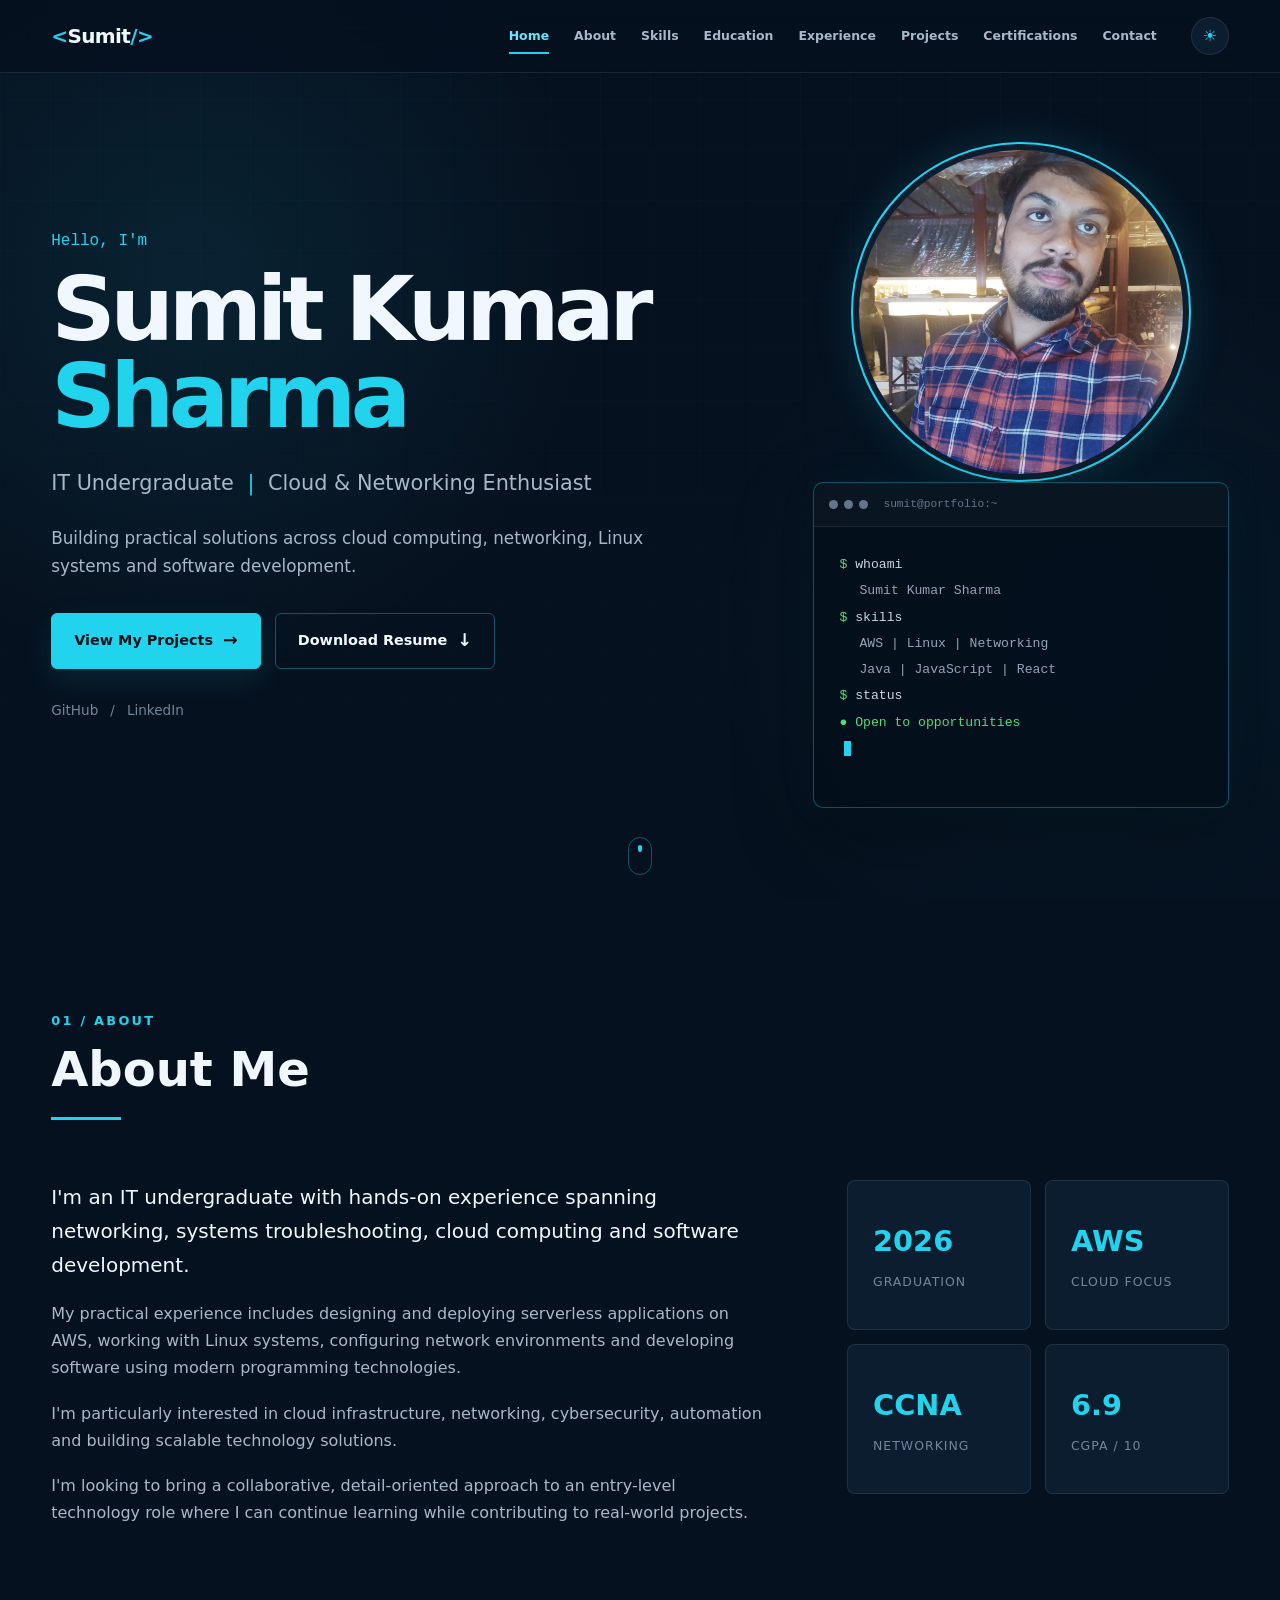
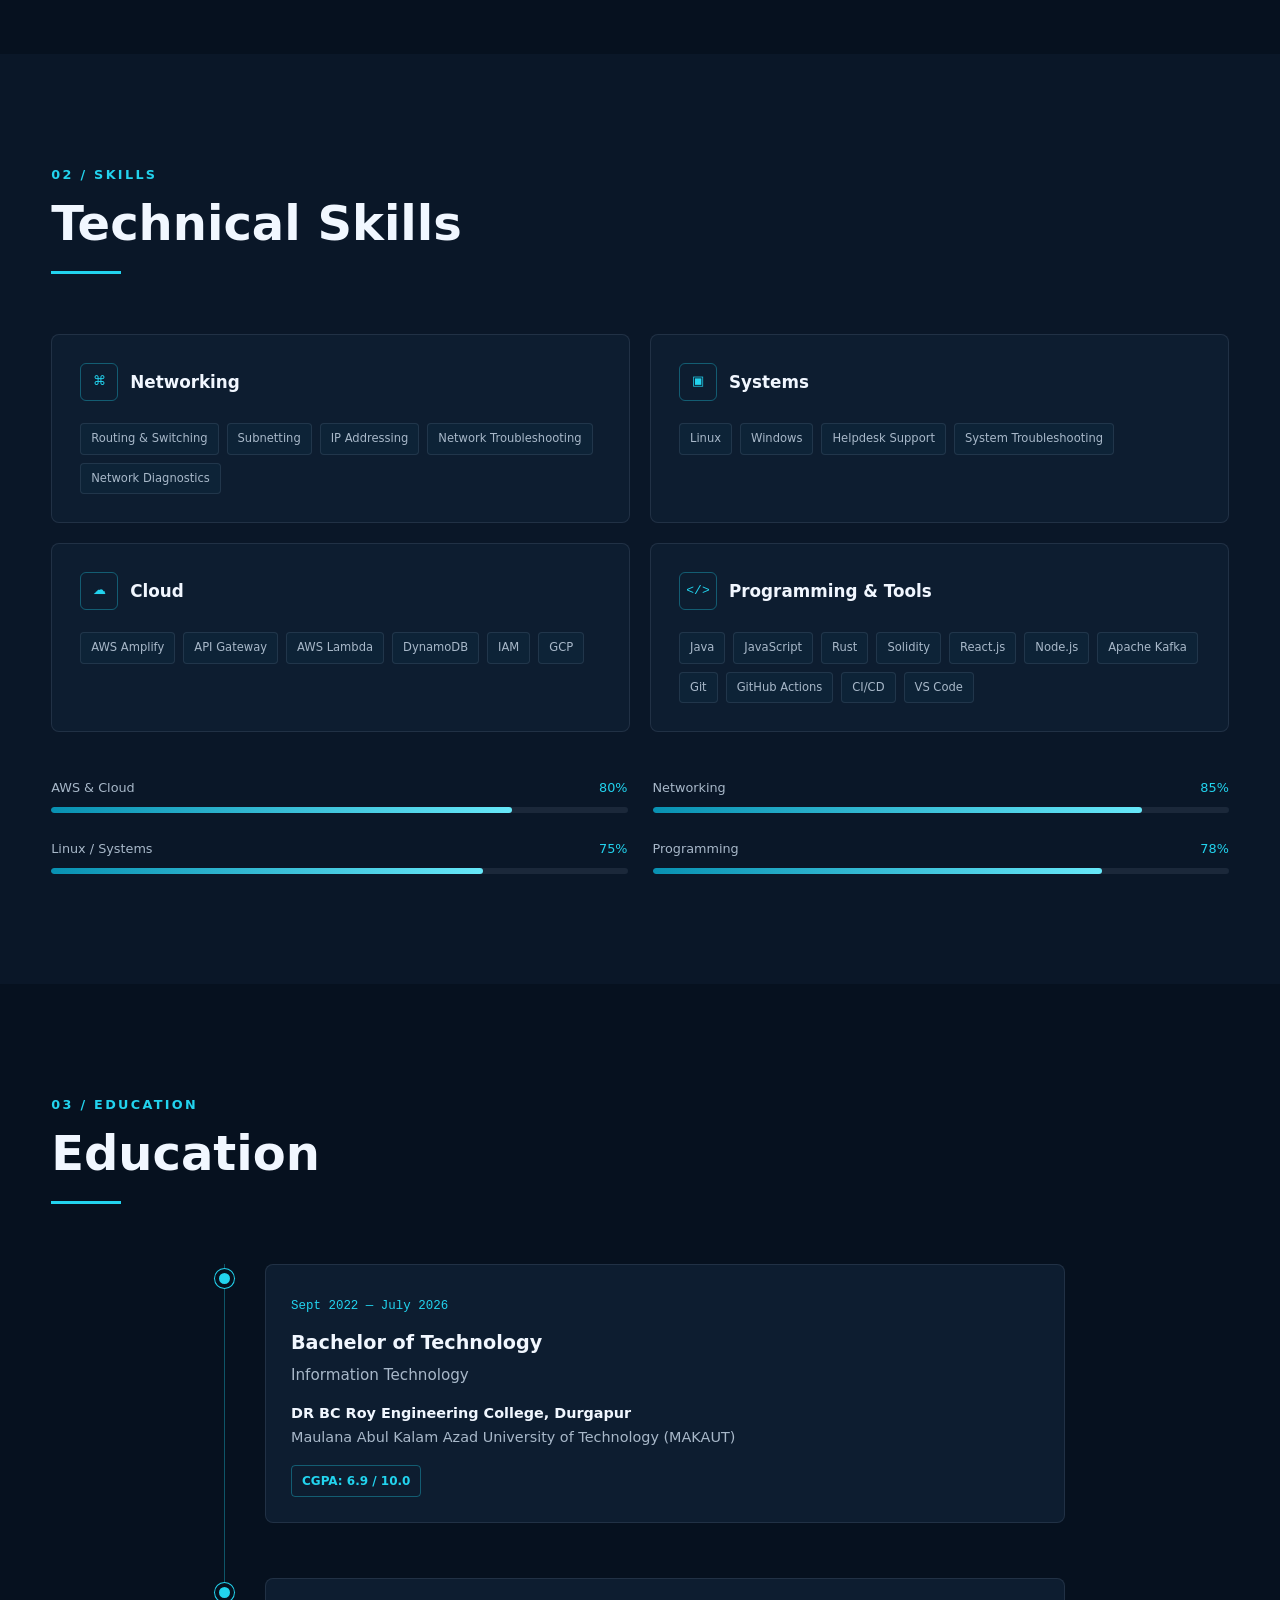
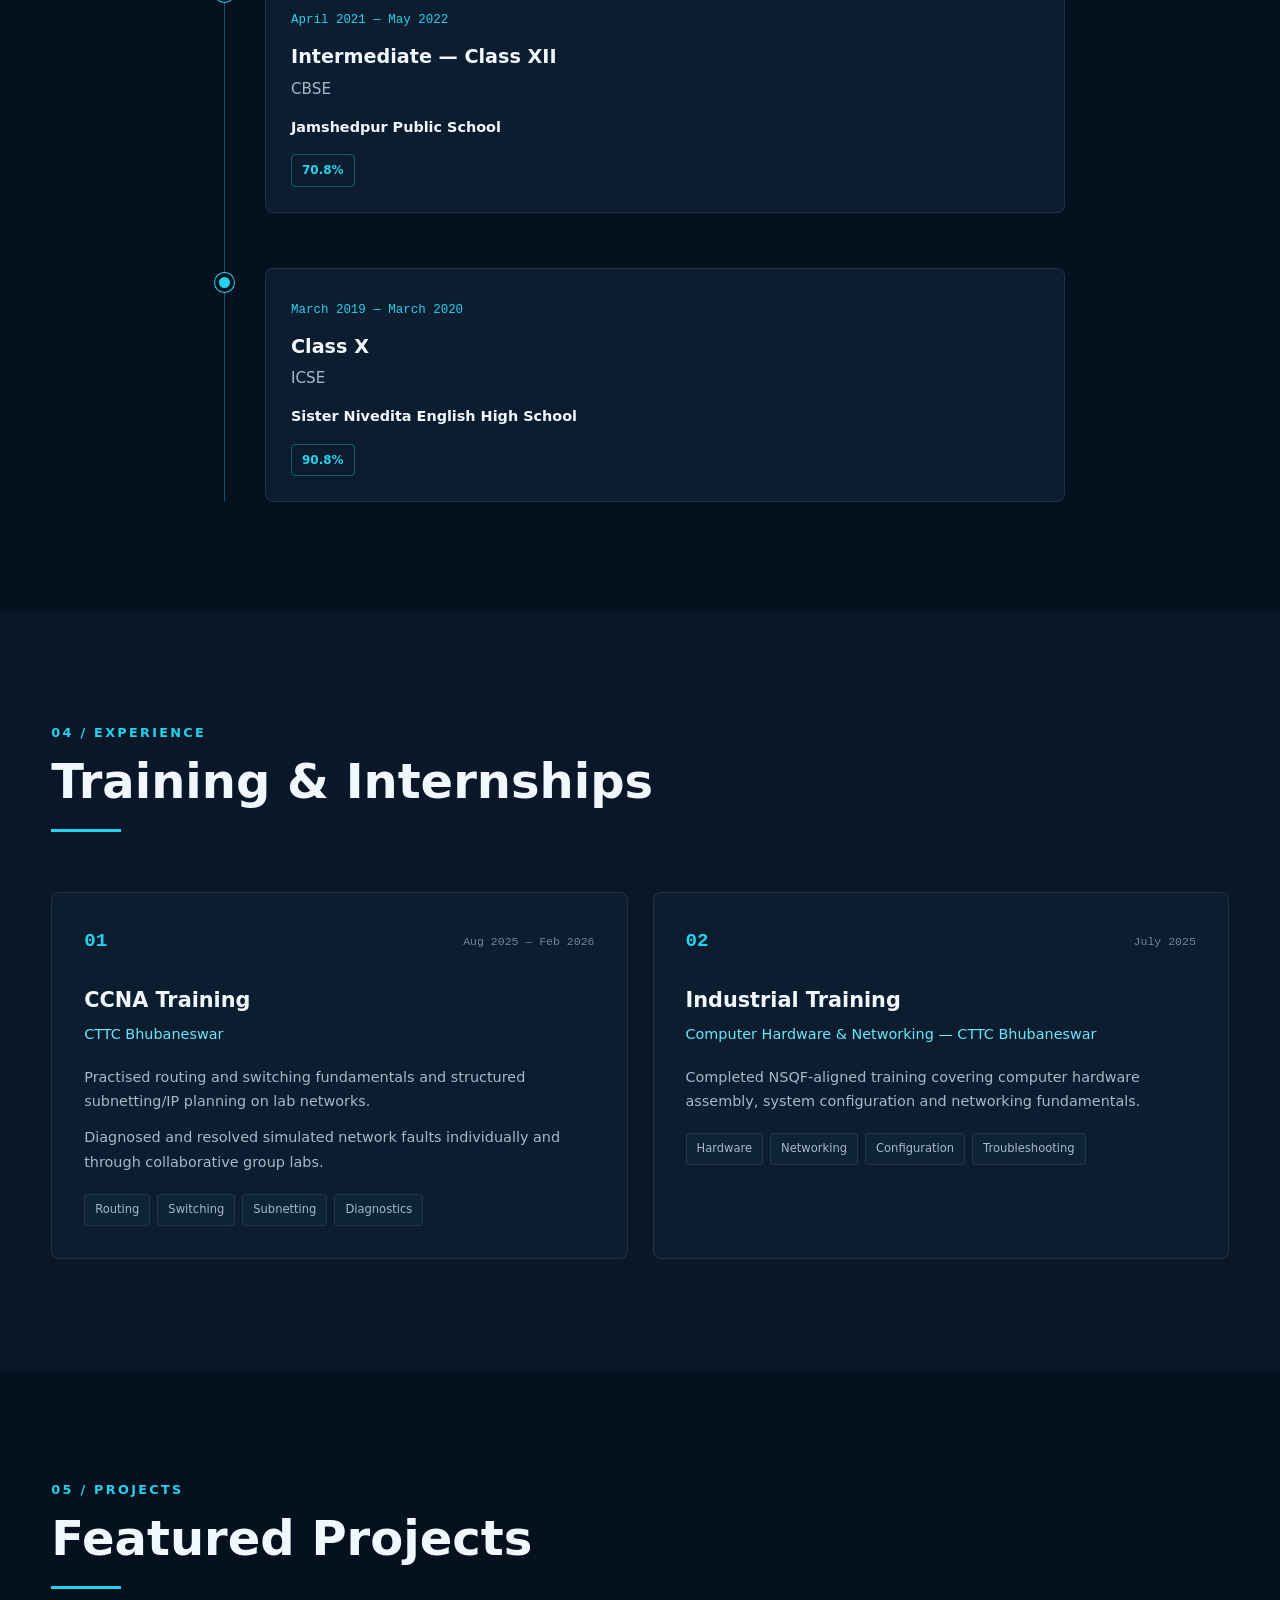
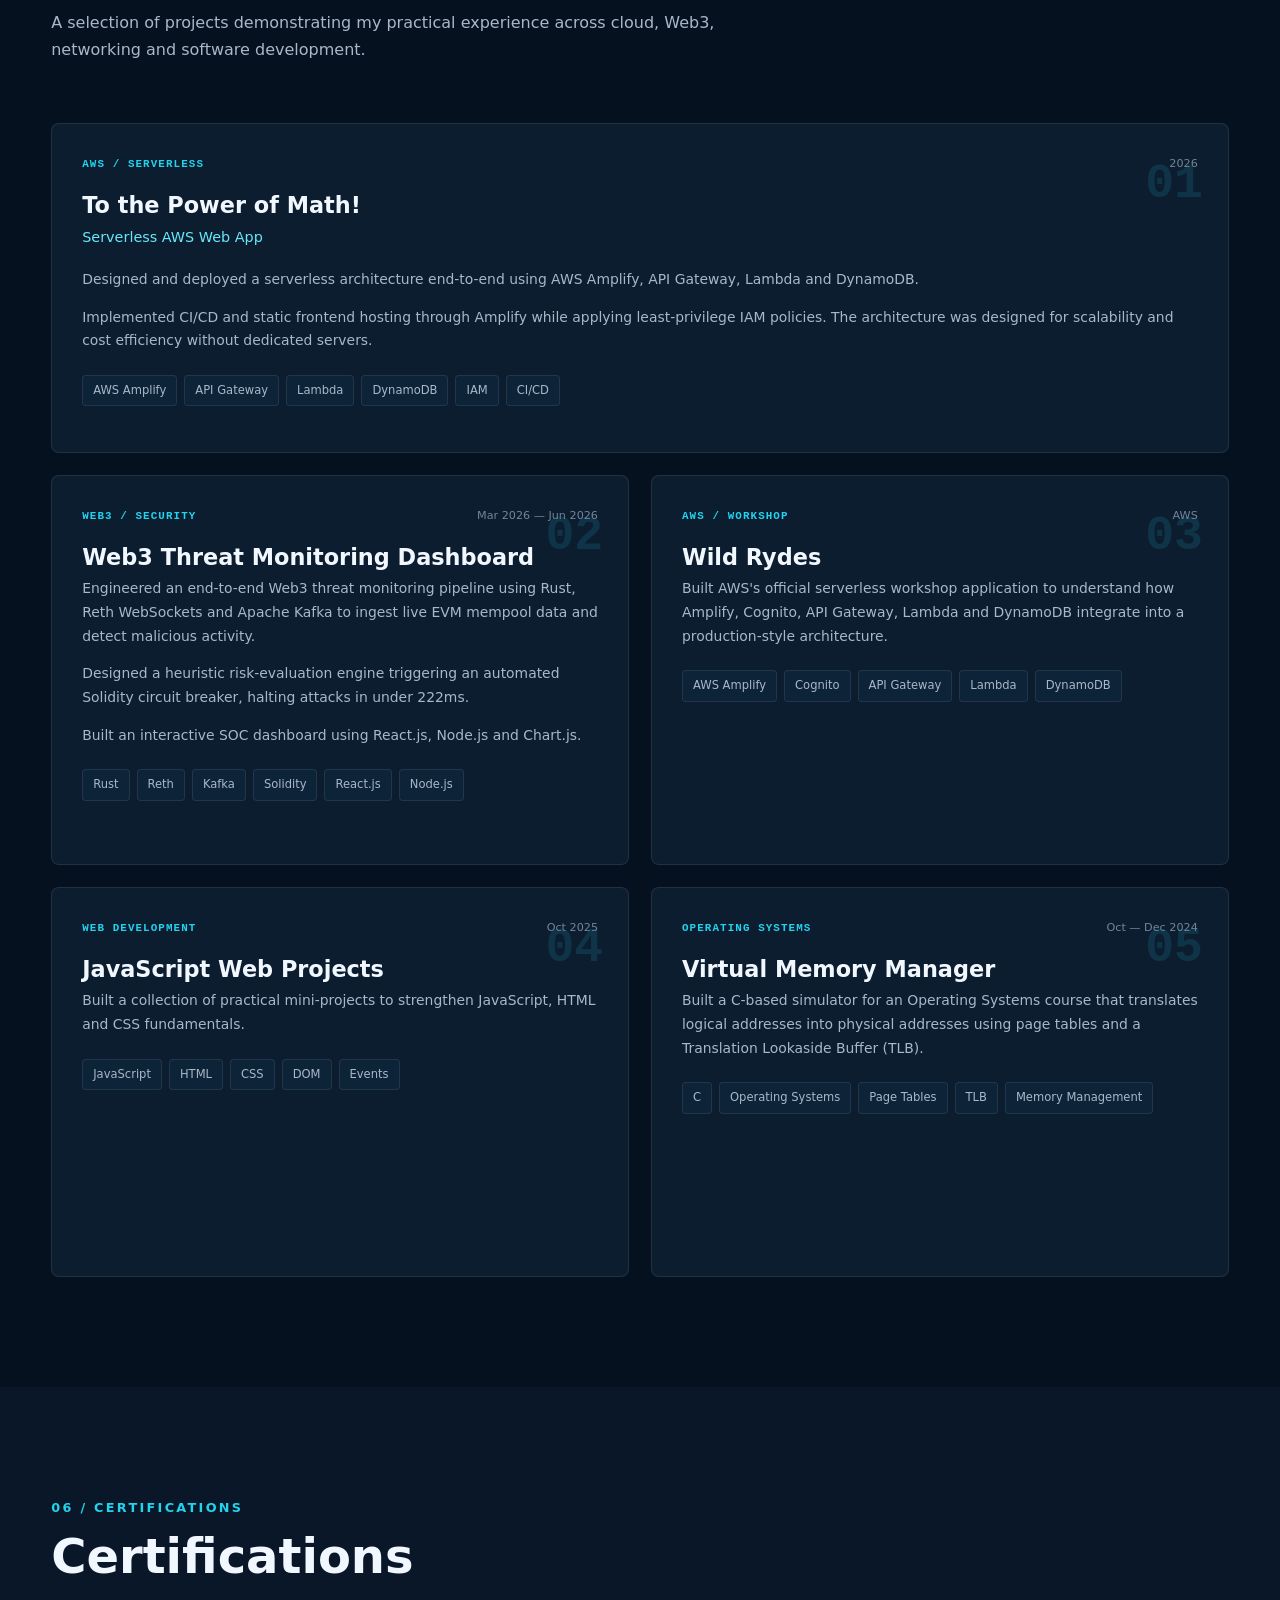
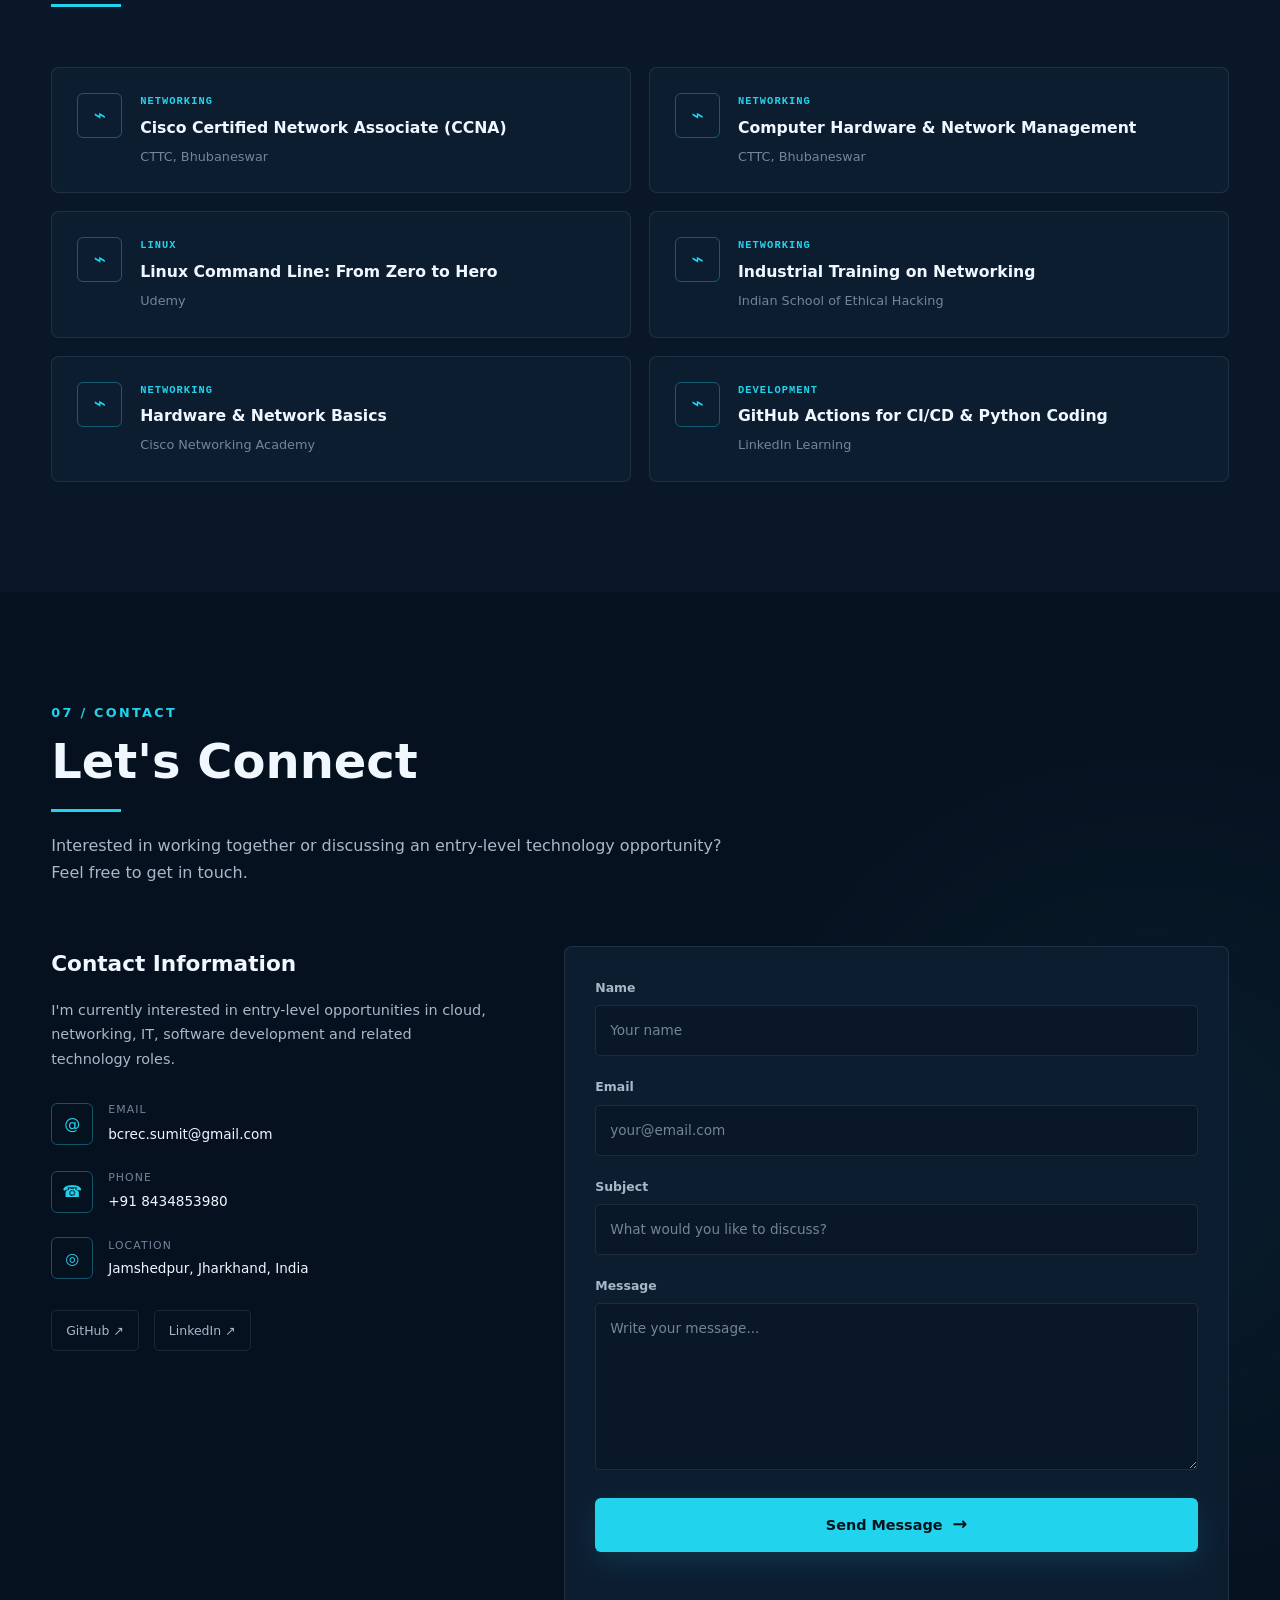
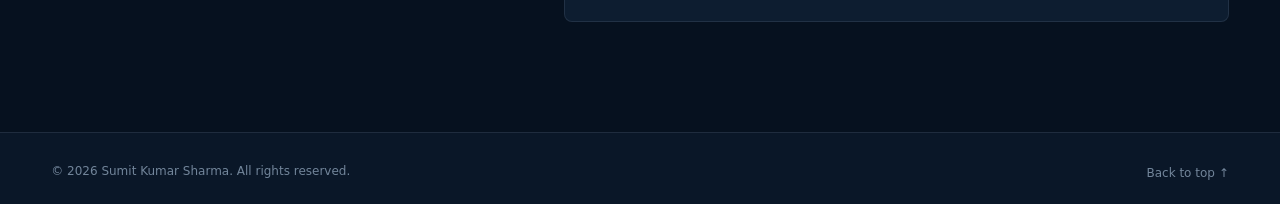
==== index.html @ 22a2ded4 "Add files via upload" ====
<!DOCTYPE html>
<html lang="en">
<head>
    <meta charset="UTF-8">
    <meta name="viewport" content="width=device-width, initial-scale=1.0">

    <meta
        name="description"
        content="Personal portfolio of Sumit Kumar Sharma — IT undergraduate skilled in networking, AWS cloud, Linux, Java and software development."
    >

    <meta name="author" content="Sumit Kumar Sharma">

    <title>Sumit Kumar Sharma | IT Undergraduate & Cloud Enthusiast</title>

    <link rel="stylesheet" href="style.css">
</head>

<body>

    <!-- ==================== NAVIGATION ==================== -->
    <header class="header">
        <nav class="navbar container">

            <a href="#home" class="logo">
                <span class="logo-bracket">&lt;</span>Sumit<span class="logo-bracket">/&gt;</span>
            </a>

            <button
                class="menu-toggle"
                id="menu-toggle"
                aria-label="Toggle navigation menu"
                aria-expanded="false"
            >
                <span></span>
                <span></span>
                <span></span>
            </button>

            <div class="nav-wrapper" id="nav-wrapper">

                <ul class="nav-links" id="nav-links">
                    <li>
                        <a href="#home" class="nav-link active">Home</a>
                    </li>
                    <li>
                        <a href="#about" class="nav-link">About</a>
                    </li>
                    <li>
                        <a href="#skills" class="nav-link">Skills</a>
                    </li>
                    <li>
                        <a href="#education" class="nav-link">Education</a>
                    </li>
                    <li>
                        <a href="#experience" class="nav-link">Experience</a>
                    </li>
                    <li>
                        <a href="#projects" class="nav-link">Projects</a>
                    </li>
                    <li>
                        <a href="#certifications" class="nav-link">Certifications</a>
                    </li>
                    <li>
                        <a href="#contact" class="nav-link">Contact</a>
                    </li>
                </ul>

                <button
                    class="theme-toggle"
                    id="theme-toggle"
                    type="button"
                    aria-label="Toggle dark and light mode"
                >
                    <span id="theme-icon">☀</span>
                </button>

            </div>
        </nav>
    </header>


    <main>

        <!-- ==================== HOME ==================== -->
        <section id="home" class="hero section">

            <div class="hero-background">
                <div class="grid-overlay"></div>
            </div>

            <div class="container hero-content">

                <div class="hero-text reveal">

                    <p class="hero-greeting">
                        Hello, I'm
                    </p>

                    <h1>
                        Sumit Kumar
                        <span>Sharma</span>
                    </h1>

                    <h2>
                        IT Undergraduate
                        <span class="separator">|</span>
                        Cloud & Networking Enthusiast
                    </h2>

                    <p class="hero-description">
                        Building practical solutions across cloud computing,
                        networking, Linux systems and software development.
                    </p>

                    <div class="hero-buttons">

                        <a href="#projects" class="btn btn-primary">
                            View My Projects
                            <span>→</span>
                        </a>

                        <a
                            href="resume.pdf"
                            class="btn btn-secondary"
                            download
                        >
                            Download Resume
                            <span>↓</span>
                        </a>

                    </div>

                    <div class="social-links">

                        <a
                            href="https://github.com/sumit4537"
                            target="_blank"
                            rel="noopener noreferrer"
                            aria-label="GitHub"
                        >
                            GitHub
                        </a>

                        <span>/</span>

                        <a
                            href="https://linkedin.com/in/sumit-sharma-72383b377/"
                            target="_blank"
                            rel="noopener noreferrer"
                            aria-label="LinkedIn"
                        >
                            LinkedIn
                        </a>

                    </div>

                </div>


                <div class="hero-card reveal">
                    <div class="profile-image-wrapper">
                        <img
                            src="profile.jpeg"
                            alt="Profile photo of Sumit Kumar Sharma"
                            class="profile-image"
                        >
                    </div>
                    <div class="terminal-window">

                        <div class="terminal-header">
                            <div class="terminal-dots">
                                <span></span>
                                <span></span>
                                <span></span>
                            </div>

                            <span class="terminal-title">
                                sumit@portfolio:~
                            </span>
                        </div>

                        <div class="terminal-body">

                            <p>
                                <span class="terminal-green">$</span>
                                whoami
                            </p>

                            <p class="terminal-output">
                                Sumit Kumar Sharma
                            </p>

                            <p>
                                <span class="terminal-green">$</span>
                                skills
                            </p>

                            <p class="terminal-output">
                                AWS | Linux | Networking
                            </p>

                            <p class="terminal-output">
                                Java | JavaScript | React
                            </p>

                            <p>
                                <span class="terminal-green">$</span>
                                status
                            </p>

                            <p class="terminal-success">
                                ● Open to opportunities
                            </p>

                            <span class="terminal-cursor"></span>

                        </div>

                    </div>

                </div>

            </div>

            <a href="#about" class="scroll-indicator" aria-label="Scroll to About">
                <span></span>
            </a>

        </section>


        <!-- ==================== ABOUT ==================== -->
        <section id="about" class="section">

            <div class="container">

                <div class="section-heading reveal">
                    <p class="section-label">01 / ABOUT</p>
                    <h2>About Me</h2>
                    <div class="heading-line"></div>
                </div>

                <div class="about-grid">

                    <div class="about-content reveal">

                        <p class="lead-text">
                            I'm an IT undergraduate with hands-on experience
                            spanning networking, systems troubleshooting,
                            cloud computing and software development.
                        </p>

                        <p>
                            My practical experience includes designing and
                            deploying serverless applications on AWS,
                            working with Linux systems, configuring network
                            environments and developing software using modern
                            programming technologies.
                        </p>

                        <p>
                            I'm particularly interested in cloud infrastructure,
                            networking, cybersecurity, automation and building
                            scalable technology solutions.
                        </p>

                        <p>
                            I'm looking to bring a collaborative,
                            detail-oriented approach to an entry-level
                            technology role where I can continue learning
                            while contributing to real-world projects.
                        </p>

                    </div>


                    <div class="about-stats reveal">

                        <div class="stat-card">
                            <span class="stat-number">2026</span>
                            <span class="stat-label">Graduation</span>
                        </div>

                        <div class="stat-card">
                            <span class="stat-number">AWS</span>
                            <span class="stat-label">Cloud Focus</span>
                        </div>

                        <div class="stat-card">
                            <span class="stat-number">CCNA</span>
                            <span class="stat-label">Networking</span>
                        </div>

                        <div class="stat-card">
                            <span class="stat-number">6.9</span>
                            <span class="stat-label">CGPA / 10</span>
                        </div>

                    </div>

                </div>

            </div>

        </section>


        <!-- ==================== SKILLS ==================== -->
        <section id="skills" class="section section-alt">

            <div class="container">

                <div class="section-heading reveal">
                    <p class="section-label">02 / SKILLS</p>
                    <h2>Technical Skills</h2>
                    <div class="heading-line"></div>
                </div>


                <div class="skills-grid">

                    <!-- Networking -->
                    <div class="skill-category reveal">

                        <div class="skill-category-header">
                            <span class="skill-icon">⌘</span>
                            <h3>Networking</h3>
                        </div>

                        <div class="skill-tags">
                            <span>Routing & Switching</span>
                            <span>Subnetting</span>
                            <span>IP Addressing</span>
                            <span>Network Troubleshooting</span>
                            <span>Network Diagnostics</span>
                        </div>

                    </div>


                    <!-- Systems -->
                    <div class="skill-category reveal">

                        <div class="skill-category-header">
                            <span class="skill-icon">▣</span>
                            <h3>Systems</h3>
                        </div>

                        <div class="skill-tags">
                            <span>Linux</span>
                            <span>Windows</span>
                            <span>Helpdesk Support</span>
                            <span>System Troubleshooting</span>
                        </div>

                    </div>


                    <!-- Cloud -->
                    <div class="skill-category reveal">

                        <div class="skill-category-header">
                            <span class="skill-icon">☁</span>
                            <h3>Cloud</h3>
                        </div>

                        <div class="skill-tags">
                            <span>AWS Amplify</span>
                            <span>API Gateway</span>
                            <span>AWS Lambda</span>
                            <span>DynamoDB</span>
                            <span>IAM</span>
                            <span>GCP</span>
                        </div>

                    </div>


                    <!-- Programming -->
                    <div class="skill-category reveal">

                        <div class="skill-category-header">
                            <span class="skill-icon">&lt;/&gt;</span>
                            <h3>Programming & Tools</h3>
                        </div>

                        <div class="skill-tags">
                            <span>Java</span>
                            <span>JavaScript</span>
                            <span>Rust</span>
                            <span>Solidity</span>
                            <span>React.js</span>
                            <span>Node.js</span>
                            <span>Apache Kafka</span>
                            <span>Git</span>
                            <span>GitHub Actions</span>
                            <span>CI/CD</span>
                            <span>VS Code</span>
                        </div>

                    </div>

                </div>


                <div class="skill-bars reveal">

                    <div class="skill-bar-item">
                        <div class="skill-bar-info">
                            <span>AWS & Cloud</span>
                            <span>80%</span>
                        </div>

                        <div class="skill-bar">
                            <span data-width="80%"></span>
                        </div>
                    </div>


                    <div class="skill-bar-item">
                        <div class="skill-bar-info">
                            <span>Networking</span>
                            <span>85%</span>
                        </div>

                        <div class="skill-bar">
                            <span data-width="85%"></span>
                        </div>
                    </div>


                    <div class="skill-bar-item">
                        <div class="skill-bar-info">
                            <span>Linux / Systems</span>
                            <span>75%</span>
                        </div>

                        <div class="skill-bar">
                            <span data-width="75%"></span>
                        </div>
                    </div>


                    <div class="skill-bar-item">
                        <div class="skill-bar-info">
                            <span>Programming</span>
                            <span>78%</span>
                        </div>

                        <div class="skill-bar">
                            <span data-width="78%"></span>
                        </div>
                    </div>

                </div>

            </div>

        </section>


        <!-- ==================== EDUCATION ==================== -->
        <section id="education" class="section">

            <div class="container">

                <div class="section-heading reveal">
                    <p class="section-label">03 / EDUCATION</p>
                    <h2>Education</h2>
                    <div class="heading-line"></div>
                </div>


                <div class="timeline">

                    <div class="timeline-item reveal">

                        <div class="timeline-marker"></div>

                        <div class="timeline-content">

                            <span class="timeline-date">
                                Sept 2022 — July 2026
                            </span>

                            <h3>
                                Bachelor of Technology
                            </h3>

                            <h4>
                                Information Technology
                            </h4>

                            <p class="institution">
                                DR BC Roy Engineering College, Durgapur
                            </p>

                            <p>
                                Maulana Abul Kalam Azad University of Technology
                                (MAKAUT)
                            </p>

                            <span class="achievement">
                                CGPA: 6.9 / 10.0
                            </span>

                        </div>

                    </div>


                    <div class="timeline-item reveal">

                        <div class="timeline-marker"></div>

                        <div class="timeline-content">

                            <span class="timeline-date">
                                April 2021 — May 2022
                            </span>

                            <h3>
                                Intermediate — Class XII
                            </h3>

                            <h4>
                                CBSE
                            </h4>

                            <p class="institution">
                                Jamshedpur Public School
                            </p>

                            <span class="achievement">
                                70.8%
                            </span>

                        </div>

                    </div>


                    <div class="timeline-item reveal">

                        <div class="timeline-marker"></div>

                        <div class="timeline-content">

                            <span class="timeline-date">
                                March 2019 — March 2020
                            </span>

                            <h3>
                                Class X
                            </h3>

                            <h4>
                                ICSE
                            </h4>

                            <p class="institution">
                                Sister Nivedita English High School
                            </p>

                            <span class="achievement">
                                90.8%
                            </span>

                        </div>

                    </div>

                </div>

            </div>

        </section>


        <!-- ==================== EXPERIENCE ==================== -->
        <section id="experience" class="section section-alt">

            <div class="container">

                <div class="section-heading reveal">
                    <p class="section-label">04 / EXPERIENCE</p>
                    <h2>Training & Internships</h2>
                    <div class="heading-line"></div>
                </div>


                <div class="experience-grid">

                    <article class="experience-card reveal">

                        <div class="experience-top">

                            <span class="experience-number">
                                01
                            </span>

                            <span class="experience-date">
                                Aug 2025 — Feb 2026
                            </span>

                        </div>

                        <h3>
                            CCNA Training
                        </h3>

                        <h4>
                            CTTC Bhubaneswar
                        </h4>

                        <p>
                            Practised routing and switching fundamentals
                            and structured subnetting/IP planning on lab
                            networks.
                        </p>

                        <p>
                            Diagnosed and resolved simulated network faults
                            individually and through collaborative group labs.
                        </p>

                        <div class="experience-tags">
                            <span>Routing</span>
                            <span>Switching</span>
                            <span>Subnetting</span>
                            <span>Diagnostics</span>
                        </div>

                    </article>


                    <article class="experience-card reveal">

                        <div class="experience-top">

                            <span class="experience-number">
                                02
                            </span>

                            <span class="experience-date">
                                July 2025
                            </span>

                        </div>

                        <h3>
                            Industrial Training
                        </h3>

                        <h4>
                            Computer Hardware & Networking — CTTC Bhubaneswar
                        </h4>

                        <p>
                            Completed NSQF-aligned training covering computer
                            hardware assembly, system configuration and
                            networking fundamentals.
                        </p>

                        <div class="experience-tags">
                            <span>Hardware</span>
                            <span>Networking</span>
                            <span>Configuration</span>
                            <span>Troubleshooting</span>
                        </div>

                    </article>

                </div>

            </div>

        </section>


        <!-- ==================== PROJECTS ==================== -->
        <section id="projects" class="section">

            <div class="container">

                <div class="section-heading reveal">
                    <p class="section-label">05 / PROJECTS</p>
                    <h2>Featured Projects</h2>
                    <div class="heading-line"></div>

                    <p class="section-intro">
                        A selection of projects demonstrating my practical
                        experience across cloud, Web3, networking and
                        software development.
                    </p>
                </div>


                <div class="projects-grid">

                    <!-- Project 1 -->
                    <article class="project-card featured reveal">

                        <div class="project-number">
                            01
                        </div>

                        <div class="project-content">

                            <div class="project-header">

                                <span class="project-type">
                                    AWS / SERVERLESS
                                </span>

                                <span class="project-year">
                                    2026
                                </span>

                            </div>

                            <h3>
                                To the Power of Math!
                            </h3>

                            <h4>
                                Serverless AWS Web App
                            </h4>

                            <p>
                                Designed and deployed a serverless architecture
                                end-to-end using AWS Amplify, API Gateway,
                                Lambda and DynamoDB.
                            </p>

                            <p>
                                Implemented CI/CD and static frontend hosting
                                through Amplify while applying least-privilege
                                IAM policies. The architecture was designed
                                for scalability and cost efficiency without
                                dedicated servers.
                            </p>

                            <div class="project-tech">
                                <span>AWS Amplify</span>
                                <span>API Gateway</span>
                                <span>Lambda</span>
                                <span>DynamoDB</span>
                                <span>IAM</span>
                                <span>CI/CD</span>
                            </div>

                        </div>

                    </article>


                    <!-- Project 2 -->
                    <article class="project-card reveal">

                        <div class="project-number">
                            02
                        </div>

                        <div class="project-content">

                            <div class="project-header">

                                <span class="project-type">
                                    WEB3 / SECURITY
                                </span>

                                <span class="project-year">
                                    Mar 2026 — Jun 2026
                                </span>

                            </div>

                            <h3>
                                Web3 Threat Monitoring Dashboard
                            </h3>

                            <p>
                                Engineered an end-to-end Web3 threat monitoring
                                pipeline using Rust, Reth WebSockets and Apache
                                Kafka to ingest live EVM mempool data and detect
                                malicious activity.
                            </p>

                            <p>
                                Designed a heuristic risk-evaluation engine
                                triggering an automated Solidity circuit breaker,
                                halting attacks in under 222ms.
                            </p>

                            <p>
                                Built an interactive SOC dashboard using
                                React.js, Node.js and Chart.js.
                            </p>

                            <div class="project-tech">
                                <span>Rust</span>
                                <span>Reth</span>
                                <span>Kafka</span>
                                <span>Solidity</span>
                                <span>React.js</span>
                                <span>Node.js</span>
                            </div>

                        </div>

                    </article>


                    <!-- Project 3 -->
                    <article class="project-card reveal">

                        <div class="project-number">
                            03
                        </div>

                        <div class="project-content">

                            <div class="project-header">

                                <span class="project-type">
                                    AWS / WORKSHOP
                                </span>

                                <span class="project-year">
                                    AWS
                                </span>

                            </div>

                            <h3>
                                Wild Rydes
                            </h3>

                            <p>
                                Built AWS's official serverless workshop
                                application to understand how Amplify,
                                Cognito, API Gateway, Lambda and DynamoDB
                                integrate into a production-style architecture.
                            </p>

                            <div class="project-tech">
                                <span>AWS Amplify</span>
                                <span>Cognito</span>
                                <span>API Gateway</span>
                                <span>Lambda</span>
                                <span>DynamoDB</span>
                            </div>

                        </div>

                    </article>


                    <!-- Project 4 -->
                    <article class="project-card reveal">

                        <div class="project-number">
                            04
                        </div>

                        <div class="project-content">

                            <div class="project-header">

                                <span class="project-type">
                                    WEB DEVELOPMENT
                                </span>

                                <span class="project-year">
                                    Oct 2025
                                </span>

                            </div>

                            <h3>
                                JavaScript Web Projects
                            </h3>

                            <p>
                                Built a collection of practical mini-projects
                                to strengthen JavaScript, HTML and CSS
                                fundamentals.
                            </p>

                            <div class="project-tech">
                                <span>JavaScript</span>
                                <span>HTML</span>
                                <span>CSS</span>
                                <span>DOM</span>
                                <span>Events</span>
                            </div>

                        </div>

                    </article>


                    <!-- Project 5 -->
                    <article class="project-card reveal">

                        <div class="project-number">
                            05
                        </div>

                        <div class="project-content">

                            <div class="project-header">

                                <span class="project-type">
                                    OPERATING SYSTEMS
                                </span>

                                <span class="project-year">
                                    Oct — Dec 2024
                                </span>

                            </div>

                            <h3>
                                Virtual Memory Manager
                            </h3>

                            <p>
                                Built a C-based simulator for an Operating
                                Systems course that translates logical
                                addresses into physical addresses using
                                page tables and a Translation Lookaside
                                Buffer (TLB).
                            </p>

                            <div class="project-tech">
                                <span>C</span>
                                <span>Operating Systems</span>
                                <span>Page Tables</span>
                                <span>TLB</span>
                                <span>Memory Management</span>
                            </div>

                        </div>

                    </article>

                </div>

            </div>

        </section>


        <!-- ==================== CERTIFICATIONS ==================== -->
        <section id="certifications" class="section section-alt">

            <div class="container">

                <div class="section-heading reveal">
                    <p class="section-label">06 / CERTIFICATIONS</p>
                    <h2>Certifications</h2>
                    <div class="heading-line"></div>
                </div>


                <div class="certifications-grid">

                    <article class="certification-card reveal">
                        <div class="certificate-icon">⌁</div>

                        <div>
                            <span class="certificate-category">
                                NETWORKING
                            </span>

                            <h3>
                                Cisco Certified Network Associate (CCNA)
                            </h3>

                            <p>
                                CTTC, Bhubaneswar
                            </p>
                        </div>
                    </article>


                    <article class="certification-card reveal">
                        <div class="certificate-icon">⌁</div>

                        <div>
                            <span class="certificate-category">
                                NETWORKING
                            </span>

                            <h3>
                                Computer Hardware & Network Management
                            </h3>

                            <p>
                                CTTC, Bhubaneswar
                            </p>
                        </div>
                    </article>


                    <article class="certification-card reveal">
                        <div class="certificate-icon">⌁</div>

                        <div>
                            <span class="certificate-category">
                                LINUX
                            </span>

                            <h3>
                                Linux Command Line: From Zero to Hero
                            </h3>

                            <p>
                                Udemy
                            </p>
                        </div>
                    </article>


                    <article class="certification-card reveal">
                        <div class="certificate-icon">⌁</div>

                        <div>
                            <span class="certificate-category">
                                NETWORKING
                            </span>

                            <h3>
                                Industrial Training on Networking
                            </h3>

                            <p>
                                Indian School of Ethical Hacking
                            </p>
                        </div>
                    </article>


                    <article class="certification-card reveal">
                        <div class="certificate-icon">⌁</div>

                        <div>
                            <span class="certificate-category">
                                NETWORKING
                            </span>

                            <h3>
                                Hardware & Network Basics
                            </h3>

                            <p>
                                Cisco Networking Academy
                            </p>
                        </div>
                    </article>


                    <article class="certification-card reveal">
                        <div class="certificate-icon">⌁</div>

                        <div>
                            <span class="certificate-category">
                                DEVELOPMENT
                            </span>

                            <h3>
                                GitHub Actions for CI/CD & Python Coding
                            </h3>

                            <p>
                                LinkedIn Learning
                            </p>
                        </div>
                    </article>

                </div>

            </div>

        </section>


        <!-- ==================== CONTACT ==================== -->
        <section id="contact" class="section contact-section">

            <div class="container">

                <div class="section-heading reveal">
                    <p class="section-label">07 / CONTACT</p>
                    <h2>Let's Connect</h2>
                    <div class="heading-line"></div>

                    <p class="section-intro">
                        Interested in working together or discussing an
                        entry-level technology opportunity? Feel free to
                        get in touch.
                    </p>
                </div>


                <div class="contact-grid">

                    <div class="contact-info reveal">

                        <h3>
                            Contact Information
                        </h3>

                        <p>
                            I'm currently interested in entry-level
                            opportunities in cloud, networking, IT,
                            software development and related technology roles.
                        </p>


                        <div class="contact-item">

                            <span class="contact-icon">
                                @
                            </span>

                            <div>
                                <span>Email</span>

                                <a href="mailto:bcrec.sumit@gmail.com">
                                    bcrec.sumit@gmail.com
                                </a>
                            </div>

                        </div>


                        <div class="contact-item">

                            <span class="contact-icon">
                                ☎
                            </span>

                            <div>
                                <span>Phone</span>

                                <a href="tel:+918434853980">
                                    +91 8434853980
                                </a>
                            </div>

                        </div>


                        <div class="contact-item">

                            <span class="contact-icon">
                                ◎
                            </span>

                            <div>
                                <span>Location</span>

                                <p>
                                    Jamshedpur, Jharkhand, India
                                </p>
                            </div>

                        </div>


                        <div class="contact-socials">

                            <a
                                href="https://github.com/sumit4537"
                                target="_blank"
                                rel="noopener noreferrer"
                            >
                                GitHub ↗
                            </a>

                            <a
                                href="https://linkedin.com/in/sumit-sharma-72383b377/"
                                target="_blank"
                                rel="noopener noreferrer"
                            >
                                LinkedIn ↗
                            </a>

                        </div>

                    </div>


                    <form
                        class="contact-form reveal"
                        id="contact-form"
                    >

                        <div class="form-group">

                            <label for="name">
                                Name
                            </label>

                            <input
                                type="text"
                                id="name"
                                name="name"
                                placeholder="Your name"
                                required
                            >

                        </div>


                        <div class="form-group">

                            <label for="email">
                                Email
                            </label>

                            <input
                                type="email"
                                id="email"
                                name="email"
                                placeholder="your@email.com"
                                required
                            >

                        </div>


                        <div class="form-group">

                            <label for="subject">
                                Subject
                            </label>

                            <input
                                type="text"
                                id="subject"
                                name="subject"
                                placeholder="What would you like to discuss?"
                                required
                            >

                        </div>


                        <div class="form-group">

                            <label for="message">
                                Message
                            </label>

                            <textarea
                                id="message"
                                name="message"
                                rows="6"
                                placeholder="Write your message..."
                                required
                            ></textarea>

                        </div>


                        <button
                            type="submit"
                            class="btn btn-primary form-submit"
                        >
                            Send Message
                            <span>→</span>
                        </button>

                        <p
                            class="form-message"
                            id="form-message"
                            role="status"
                        ></p>

                    </form>

                </div>

            </div>

        </section>

    </main>


    <!-- ==================== FOOTER ==================== -->
    <footer class="footer">

        <div class="container footer-content">

            <div>
                <p>
                    © <span id="current-year"></span>
                    Sumit Kumar Sharma.
                    All rights reserved.
                </p>
            </div>

            <div>
                <a href="#home">
                    Back to top ↑
                </a>
            </div>

        </div>

    </footer>


    <!-- JavaScript loaded at the end of body -->
    <script src="script.js"></script>

</body>
</html>
---- style.css ----
/* =========================================================
   SUMIT KUMAR SHARMA - PERSONAL PORTFOLIO
   Main stylesheet
   ========================================================= */


/* ==================== ROOT VARIABLES ==================== */

:root {
    --bg-primary: #06111f;
    --bg-secondary: #0a1728;
    --bg-card: #0d1d30;
    --bg-card-hover: #10253c;

    --text-primary: #f1f7ff;
    --text-secondary: #a8b8c9;
    --text-muted: #72859a;

    --accent: #22d3ee;
    --accent-dark: #0891b2;
    --accent-light: #67e8f9;

    --border: rgba(148, 163, 184, 0.15);
    --border-accent: rgba(34, 211, 238, 0.35);

    --shadow: 0 20px 50px rgba(0, 0, 0, 0.25);

    --max-width: 1180px;

    --transition: 0.3s ease;
}


/* ==================== LIGHT MODE ==================== */

body.light-mode {
    --bg-primary: #f4f9fc;
    --bg-secondary: #eaf4f8;
    --bg-card: #ffffff;
    --bg-card-hover: #f2fbfd;

    --text-primary: #102235;
    --text-secondary: #4b6073;
    --text-muted: #718395;

    --accent: #0891b2;
    --accent-dark: #0e7490;
    --accent-light: #06b6d4;

    --border: rgba(15, 23, 42, 0.12);
    --border-accent: rgba(8, 145, 178, 0.35);

    --shadow: 0 20px 50px rgba(15, 23, 42, 0.1);
}


/* ==================== RESET ==================== */

* {
    margin: 0;
    padding: 0;
    box-sizing: border-box;
}


html {
    scroll-behavior: smooth;
    scroll-padding-top: 80px;
}


body {
    font-family:
        Inter,
        ui-sans-serif,
        system-ui,
        -apple-system,
        BlinkMacSystemFont,
        "Segoe UI",
        sans-serif;

    background: var(--bg-primary);
    color: var(--text-primary);

    line-height: 1.7;

    overflow-x: hidden;

    transition:
        background-color var(--transition),
        color var(--transition);
}


a {
    color: inherit;
    text-decoration: none;
}


button,
input,
textarea {
    font: inherit;
}


button {
    cursor: pointer;
}


ul {
    list-style: none;
}


::selection {
    background: var(--accent);
    color: #001018;
}


/* ==================== GLOBAL ==================== */

.container {
    width: min(92%, var(--max-width));
    margin: 0 auto;
}


.section {
    position: relative;
    padding: 110px 0;
    background: var(--bg-primary);
}


.section-alt {
    background: var(--bg-secondary);
}


.section-heading {
    margin-bottom: 60px;
}


.section-label {
    margin-bottom: 10px;

    color: var(--accent);

    font-size: 0.8rem;
    font-weight: 700;

    letter-spacing: 0.18em;
}


.section-heading h2 {
    font-size: clamp(2rem, 5vw, 3rem);
    line-height: 1.15;
}


.heading-line {
    width: 70px;
    height: 3px;

    margin-top: 20px;

    background: var(--accent);
}


.section-intro {
    max-width: 700px;

    margin-top: 20px;

    color: var(--text-secondary);
}


/* ==================== HEADER / NAV ==================== */

.header {
    position: fixed;

    top: 0;
    left: 0;
    right: 0;

    z-index: 1000;

    background: rgba(6, 17, 31, 0.82);

    border-bottom: 1px solid var(--border);

    backdrop-filter: blur(18px);
    -webkit-backdrop-filter: blur(18px);

    transition:
        background-color var(--transition),
        border-color var(--transition);
}


body.light-mode .header {
    background: rgba(244, 249, 252, 0.85);
}


.navbar {
    min-height: 72px;

    display: flex;
    align-items: center;
    justify-content: space-between;
}


.logo {
    color: var(--text-primary);

    font-size: 1.25rem;
    font-weight: 800;

    letter-spacing: -0.03em;
}


.logo-bracket {
    color: var(--accent);
}


.nav-wrapper {
    display: flex;
    align-items: center;
    gap: 24px;
}


.nav-links {
    display: flex;
    align-items: center;
    gap: 5px;
}


.nav-link {
    position: relative;

    display: block;

    padding: 8px 10px;

    color: var(--text-secondary);

    font-size: 0.78rem;
    font-weight: 600;

    transition: color var(--transition);
}


.nav-link::after {
    content: "";

    position: absolute;

    left: 10px;
    right: 10px;
    bottom: 1px;

    height: 2px;

    background: var(--accent);

    transform: scaleX(0);

    transform-origin: center;

    transition: transform var(--transition);
}


.nav-link:hover,
.nav-link.active {
    color: var(--accent-light);
}


.nav-link.active::after {
    transform: scaleX(1);
}


.theme-toggle {
    width: 38px;
    height: 38px;

    display: grid;
    place-items: center;

    border: 1px solid var(--border);
    border-radius: 50%;

    background: var(--bg-card);

    color: var(--accent);

    font-size: 1rem;

    transition:
        transform var(--transition),
        background-color var(--transition),
        border-color var(--transition);
}


.theme-toggle:hover {
    transform: rotate(20deg);
    border-color: var(--border-accent);
}


.menu-toggle {
    display: none;

    width: 40px;
    height: 40px;

    border: 0;

    background: transparent;
}


.menu-toggle span {
    display: block;

    width: 25px;
    height: 2px;

    margin: 5px auto;

    background: var(--text-primary);

    transition: transform var(--transition);
}

/* ==================== PROFILE IMAGE ==================== */

.profile-image-wrapper {
    width: 340px;
    height: 340px;

    margin: 0 auto;

    padding: 6px;

    border: 2px solid var(--accent);
    border-radius: 50%;

    background: var(--bg-card);

    box-shadow:
        0 0 40px rgba(34, 211, 238, 0.15);

    overflow: hidden;

    transition:
        transform 0.4s ease,
        box-shadow 0.4s ease;
}

.profile-image-wrapper:hover {
    transform: translateY(-8px);

    box-shadow:
        0 0 60px rgba(34, 211, 238, 0.25);
}

.profile-image {
    width: 100%;
    height: 100%;

    display: block;

    object-fit: cover;

    object-position: center;

    border-radius: 50%;
}

/* ==================== HERO ==================== */

.hero {
    min-height: 100vh;

    display: flex;
    align-items: center;

    padding-top: 130px;
    padding-bottom: 80px;

    overflow: hidden;
}


.hero-background {
    position: absolute;

    inset: 0;

    pointer-events: none;

    background:
        radial-gradient(
            circle at 15% 30%,
            rgba(34, 211, 238, 0.09),
            transparent 32%
        ),
        radial-gradient(
            circle at 85% 70%,
            rgba(8, 145, 178, 0.08),
            transparent 30%
        );
}


.grid-overlay {
    position: absolute;

    inset: 0;

    opacity: 0.18;

    background-image:
        linear-gradient(
            rgba(34, 211, 238, 0.12) 1px,
            transparent 1px
        ),
        linear-gradient(
            90deg,
            rgba(34, 211, 238, 0.12) 1px,
            transparent 1px
        );

    background-size: 50px 50px;

    mask-image: linear-gradient(
        to bottom,
        black,
        transparent
    );
}


.hero-content {
    position: relative;

    display: grid;

    grid-template-columns:
        minmax(0, 1.25fr)
        minmax(300px, 0.75fr);

    align-items: center;

    gap: 70px;
}


.hero-greeting {
    margin-bottom: 10px;

    color: var(--accent);

    font-family:
        "SFMono-Regular",
        Consolas,
        "Liberation Mono",
        monospace;

    font-size: 1rem;
}


.hero-text h1 {
    max-width: 800px;

    font-size: clamp(3rem, 7vw, 6.2rem);

    line-height: 0.98;

    letter-spacing: -0.06em;
}


.hero-text h1 span {
    display: block;

    color: var(--accent);
}


.hero-text h2 {
    margin-top: 25px;

    color: var(--text-secondary);

    font-size: clamp(1rem, 2vw, 1.3rem);

    font-weight: 500;
}


.separator {
    margin: 0 7px;

    color: var(--accent);
}


.hero-description {
    max-width: 650px;

    margin-top: 22px;

    color: var(--text-secondary);

    font-size: 1.05rem;
}


.hero-buttons {
    display: flex;
    flex-wrap: wrap;

    gap: 14px;

    margin-top: 32px;
}


.btn {
    display: inline-flex;
    align-items: center;
    justify-content: center;

    gap: 10px;

    min-height: 48px;

    padding: 12px 22px;

    border-radius: 6px;

    font-size: 0.9rem;
    font-weight: 700;

    transition:
        transform var(--transition),
        background-color var(--transition),
        border-color var(--transition),
        color var(--transition),
        box-shadow var(--transition);
}


.btn span {
    font-size: 1.1rem;

    transition: transform var(--transition);
}


.btn:hover {
    transform: translateY(-3px);
}


.btn:hover span {
    transform: translateX(3px);
}


.btn-primary {
    border: 1px solid var(--accent);

    background: var(--accent);

    color: #02131c;

    box-shadow:
        0 10px 30px rgba(34, 211, 238, 0.12);
}


.btn-primary:hover {
    background: var(--accent-light);

    box-shadow:
        0 15px 35px rgba(34, 211, 238, 0.2);
}


.btn-secondary {
    border: 1px solid var(--border-accent);

    background: transparent;

    color: var(--text-primary);
}


.btn-secondary:hover {
    border-color: var(--accent);

    color: var(--accent);
}


.social-links {
    display: flex;
    align-items: center;
    gap: 12px;

    margin-top: 30px;

    color: var(--text-muted);

    font-size: 0.85rem;
}


.social-links a {
    transition: color var(--transition);
}


.social-links a:hover {
    color: var(--accent);
}


/* ==================== TERMINAL ==================== */

.hero-card {
    width: 100%;
}


.terminal-window {
    overflow: hidden;

    border: 1px solid var(--border-accent);
    border-radius: 10px;

    background: rgba(4, 15, 27, 0.9);

    box-shadow:
        0 25px 80px rgba(0, 0, 0, 0.3),
        0 0 50px rgba(34, 211, 238, 0.04);
}


.terminal-header {
    display: flex;
    align-items: center;

    gap: 15px;

    min-height: 44px;

    padding: 0 15px;

    border-bottom: 1px solid rgba(255, 255, 255, 0.08);

    background: rgba(255, 255, 255, 0.025);
}


.terminal-dots {
    display: flex;
    gap: 6px;
}


.terminal-dots span {
    width: 9px;
    height: 9px;

    border-radius: 50%;

    background: #64748b;
}


.terminal-title {
    color: #64748b;

    font-family:
        "SFMono-Regular",
        Consolas,
        monospace;

    font-size: 0.7rem;
}


.terminal-body {
    min-height: 280px;

    padding: 25px;

    color: #cbd5e1;

    font-family:
        "SFMono-Regular",
        Consolas,
        "Liberation Mono",
        monospace;

    font-size: 0.82rem;

    line-height: 2;
}


.terminal-green {
    color: #4ade80;
}


.terminal-output {
    padding-left: 20px;

    color: #94a3b8;
}


.terminal-success {
    color: #4ade80;
}


.terminal-cursor {
    display: inline-block;

    width: 7px;
    height: 15px;

    margin-left: 5px;

    vertical-align: middle;

    background: var(--accent);

    animation: blink 1s steps(2) infinite;
}


@keyframes blink {
    50% {
        opacity: 0;
    }
}


/* ==================== SCROLL INDICATOR ==================== */

.scroll-indicator {
    position: absolute;

    left: 50%;
    bottom: 25px;

    width: 24px;
    height: 38px;

    border: 1px solid var(--border-accent);
    border-radius: 20px;

    transform: translateX(-50%);
}


.scroll-indicator span {
    position: absolute;

    top: 7px;
    left: 50%;

    width: 4px;
    height: 7px;

    border-radius: 5px;

    background: var(--accent);

    transform: translateX(-50%);

    animation: scrollDown 1.6s infinite;
}


@keyframes scrollDown {
    0% {
        opacity: 0;
        transform: translate(-50%, 0);
    }

    30% {
        opacity: 1;
    }

    100% {
        opacity: 0;
        transform: translate(-50%, 14px);
    }
}


/* ==================== ABOUT ==================== */

.about-grid {
    display: grid;

    grid-template-columns:
        minmax(0, 1.5fr)
        minmax(300px, 0.8fr);

    gap: 80px;

    align-items: start;
}


.about-content {
    color: var(--text-secondary);
}


.about-content p {
    margin-bottom: 18px;
}


.about-content .lead-text {
    color: var(--text-primary);

    font-size: 1.25rem;
    line-height: 1.7;
}


.about-stats {
    display: grid;

    grid-template-columns: repeat(2, 1fr);

    gap: 14px;
}


.stat-card {
    min-height: 150px;

    display: flex;
    flex-direction: column;
    justify-content: center;

    padding: 25px;

    border: 1px solid var(--border);
    border-radius: 8px;

    background: var(--bg-card);

    transition:
        transform var(--transition),
        border-color var(--transition);
}


.stat-card:hover {
    transform: translateY(-5px);

    border-color: var(--border-accent);
}


.stat-number {
    color: var(--accent);

    font-size: 1.8rem;
    font-weight: 800;
}


.stat-label {
    margin-top: 5px;

    color: var(--text-muted);

    font-size: 0.78rem;

    text-transform: uppercase;

    letter-spacing: 0.08em;
}


/* ==================== SKILLS ==================== */

.skills-grid {
    display: grid;

    grid-template-columns: repeat(2, 1fr);

    gap: 20px;
}


.skill-category {
    padding: 28px;

    border: 1px solid var(--border);
    border-radius: 8px;

    background: var(--bg-card);

    transition:
        transform var(--transition),
        border-color var(--transition);
}


.skill-category:hover {
    transform: translateY(-5px);

    border-color: var(--border-accent);
}


.skill-category-header {
    display: flex;
    align-items: center;

    gap: 12px;

    margin-bottom: 22px;
}


.skill-icon {
    display: grid;
    place-items: center;

    width: 38px;
    height: 38px;

    border: 1px solid var(--border-accent);
    border-radius: 6px;

    color: var(--accent);

    font-family: monospace;
}


.skill-category h3 {
    font-size: 1.05rem;
}


.skill-tags {
    display: flex;
    flex-wrap: wrap;

    gap: 8px;
}


.skill-tags span,
.experience-tags span,
.project-tech span {
    display: inline-block;

    padding: 5px 10px;

    border: 1px solid var(--border);

    border-radius: 4px;

    background: rgba(34, 211, 238, 0.035);

    color: var(--text-secondary);

    font-size: 0.72rem;

    transition:
        color var(--transition),
        border-color var(--transition),
        background-color var(--transition);
}


.skill-tags span:hover,
.experience-tags span:hover,
.project-tech span:hover {
    border-color: var(--border-accent);

    color: var(--accent);
}


.skill-bars {
    display: grid;

    grid-template-columns: repeat(2, 1fr);

    gap: 25px;

    margin-top: 45px;
}


.skill-bar-info {
    display: flex;
    justify-content: space-between;

    margin-bottom: 8px;

    color: var(--text-secondary);

    font-size: 0.8rem;
}


.skill-bar-info span:last-child {
    color: var(--accent);
}


.skill-bar {
    height: 6px;

    overflow: hidden;

    border-radius: 10px;

    background: rgba(148, 163, 184, 0.12);
}


.skill-bar span {
    display: block;

    width: 0;
    height: 100%;

    border-radius: inherit;

    background: linear-gradient(
        90deg,
        var(--accent-dark),
        var(--accent-light)
    );

    transition: width 1.3s cubic-bezier(0.16, 1, 0.3, 1);
}


/* ==================== TIMELINE ==================== */

.timeline {
    position: relative;

    max-width: 850px;

    margin: 0 auto;
}


.timeline::before {
    content: "";

    position: absolute;

    top: 0;
    bottom: 0;
    left: 9px;

    width: 1px;

    background: var(--border-accent);
}


.timeline-item {
    position: relative;

    display: grid;

    grid-template-columns: 20px 1fr;

    gap: 30px;

    padding-bottom: 55px;
}


.timeline-item:last-child {
    padding-bottom: 0;
}


.timeline-marker {
    position: relative;

    z-index: 2;

    width: 19px;
    height: 19px;

    margin-top: 5px;

    border: 4px solid var(--bg-primary);
    border-radius: 50%;

    background: var(--accent);

    box-shadow:
        0 0 0 1px var(--accent);
}


.timeline-content {
    padding: 25px;

    border: 1px solid var(--border);
    border-radius: 8px;

    background: var(--bg-card);

    transition:
        transform var(--transition),
        border-color var(--transition);
}


.timeline-content:hover {
    transform: translateX(5px);

    border-color: var(--border-accent);
}


.timeline-date {
    display: inline-block;

    margin-bottom: 10px;

    color: var(--accent);

    font-family: monospace;

    font-size: 0.78rem;
}


.timeline-content h3 {
    font-size: 1.2rem;
}


.timeline-content h4 {
    margin-top: 3px;

    color: var(--text-secondary);

    font-size: 0.95rem;

    font-weight: 500;
}


.timeline-content p {
    color: var(--text-secondary);

    font-size: 0.9rem;
}


.timeline-content .institution {
    margin-top: 12px;

    color: var(--text-primary);

    font-weight: 600;
}


.achievement {
    display: inline-block;

    margin-top: 15px;

    padding: 5px 10px;

    border: 1px solid var(--border-accent);
    border-radius: 4px;

    color: var(--accent);

    font-size: 0.75rem;
    font-weight: 700;
}


/* ==================== EXPERIENCE ==================== */

.experience-grid {
    display: grid;

    grid-template-columns: repeat(2, 1fr);

    gap: 25px;
}


.experience-card {
    padding: 32px;

    border: 1px solid var(--border);
    border-radius: 8px;

    background: var(--bg-card);

    transition:
        transform var(--transition),
        border-color var(--transition),
        box-shadow var(--transition);
}


.experience-card:hover {
    transform: translateY(-7px);

    border-color: var(--border-accent);

    box-shadow: var(--shadow);
}


.experience-top {
    display: flex;
    align-items: center;
    justify-content: space-between;

    margin-bottom: 25px;
}


.experience-number {
    color: var(--accent);

    font-family: monospace;
    font-size: 1.2rem;
    font-weight: 700;
}


.experience-date {
    color: var(--text-muted);

    font-family: monospace;
    font-size: 0.72rem;
}


.experience-card h3 {
    font-size: 1.3rem;
}


.experience-card h4 {
    margin: 4px 0 18px;

    color: var(--accent-light);

    font-size: 0.9rem;
    font-weight: 500;
}


.experience-card p {
    margin-bottom: 12px;

    color: var(--text-secondary);

    font-size: 0.9rem;
}


.experience-tags {
    display: flex;
    flex-wrap: wrap;

    gap: 7px;

    margin-top: 20px;
}


/* ==================== PROJECTS ==================== */

.projects-grid {
    display: grid;

    grid-template-columns: repeat(2, 1fr);

    gap: 22px;
}


.project-card {
    position: relative;

    overflow: hidden;

    min-height: 390px;

    padding: 30px;

    border: 1px solid var(--border);
    border-radius: 8px;

    background: var(--bg-card);

    transition:
        transform var(--transition),
        border-color var(--transition),
        box-shadow var(--transition);
}


.project-card::before {
    content: "";

    position: absolute;

    top: 0;
    left: 0;

    width: 100%;
    height: 3px;

    background: var(--accent);

    transform: scaleX(0);

    transform-origin: left;

    transition: transform 0.5s ease;
}


.project-card:hover {
    transform: translateY(-8px);

    border-color: var(--border-accent);

    box-shadow: var(--shadow);
}


.project-card:hover::before {
    transform: scaleX(1);
}


.project-card.featured {
    grid-column: span 2;

    min-height: 330px;
}


.project-number {
    position: absolute;

    top: 20px;
    right: 25px;

    color: rgba(34, 211, 238, 0.13);

    font-family: monospace;

    font-size: 3rem;
    font-weight: 800;
}


.project-content {
    position: relative;

    z-index: 1;
}


.project-header {
    display: flex;
    align-items: center;
    justify-content: space-between;

    gap: 20px;

    margin-bottom: 18px;
}


.project-type {
    color: var(--accent);

    font-family: monospace;

    font-size: 0.68rem;
    font-weight: 700;

    letter-spacing: 0.1em;
}


.project-year {
    color: var(--text-muted);

    font-size: 0.7rem;
}


.project-card h3 {
    max-width: 90%;

    margin-bottom: 5px;

    font-size: 1.4rem;

    line-height: 1.3;
}


.project-card h4 {
    margin-bottom: 18px;

    color: var(--accent-light);

    font-size: 0.9rem;

    font-weight: 500;
}


.project-card p {
    margin-bottom: 14px;

    color: var(--text-secondary);

    font-size: 0.87rem;
}


.project-tech {
    display: flex;
    flex-wrap: wrap;

    gap: 7px;

    margin-top: 22px;
}


/* ==================== CERTIFICATIONS ==================== */

.certifications-grid {
    display: grid;

    grid-template-columns: repeat(2, 1fr);

    gap: 18px;
}


.certification-card {
    display: flex;
    align-items: flex-start;

    gap: 18px;

    padding: 25px;

    border: 1px solid var(--border);
    border-radius: 8px;

    background: var(--bg-card);

    transition:
        transform var(--transition),
        border-color var(--transition);
}


.certification-card:hover {
    transform: translateY(-5px);

    border-color: var(--border-accent);
}


.certificate-icon {
    flex-shrink: 0;

    display: grid;
    place-items: center;

    width: 45px;
    height: 45px;

    border: 1px solid var(--border-accent);
    border-radius: 6px;

    color: var(--accent);

    font-size: 1.3rem;
}


.certificate-category {
    display: block;

    margin-bottom: 6px;

    color: var(--accent);

    font-family: monospace;

    font-size: 0.65rem;
    font-weight: 700;

    letter-spacing: 0.1em;
}


.certification-card h3 {
    font-size: 0.98rem;

    line-height: 1.45;
}


.certification-card p {
    margin-top: 6px;

    color: var(--text-muted);

    font-size: 0.8rem;
}


/* ==================== CONTACT ==================== */

.contact-section {
    background:
        radial-gradient(
            circle at 90% 50%,
            rgba(34, 211, 238, 0.06),
            transparent 35%
        ),
        var(--bg-primary);
}


.contact-grid {
    display: grid;

    grid-template-columns:
        minmax(0, 0.8fr)
        minmax(0, 1.2fr);

    gap: 70px;
}


.contact-info h3 {
    margin-bottom: 15px;

    font-size: 1.35rem;
}


.contact-info > p {
    margin-bottom: 30px;

    color: var(--text-secondary);

    font-size: 0.9rem;
}


.contact-item {
    display: flex;
    align-items: center;

    gap: 15px;

    margin-bottom: 22px;
}


.contact-icon {
    display: grid;
    place-items: center;

    width: 42px;
    height: 42px;

    border: 1px solid var(--border-accent);
    border-radius: 6px;

    color: var(--accent);
}


.contact-item div > span {
    display: block;

    color: var(--text-muted);

    font-size: 0.68rem;

    text-transform: uppercase;

    letter-spacing: 0.1em;
}


.contact-item a,
.contact-item p {
    margin-top: 2px;

    color: var(--text-primary);

    font-size: 0.85rem;
}


.contact-item a:hover {
    color: var(--accent);
}


.contact-socials {
    display: flex;
    gap: 15px;

    margin-top: 30px;
}


.contact-socials a {
    padding: 9px 14px;

    border: 1px solid var(--border);

    border-radius: 5px;

    color: var(--text-secondary);

    font-size: 0.78rem;

    transition:
        color var(--transition),
        border-color var(--transition);
}


.contact-socials a:hover {
    border-color: var(--accent);

    color: var(--accent);
}


/* ==================== FORM ==================== */

.contact-form {
    padding: 30px;

    border: 1px solid var(--border);
    border-radius: 8px;

    background: var(--bg-card);
}


.form-group {
    margin-bottom: 20px;
}


.form-group label {
    display: block;

    margin-bottom: 7px;

    color: var(--text-secondary);

    font-size: 0.78rem;
    font-weight: 600;
}


.form-group input,
.form-group textarea {
    width: 100%;

    padding: 13px 14px;

    border: 1px solid var(--border);
    border-radius: 5px;

    outline: none;

    background: var(--bg-secondary);

    color: var(--text-primary);

    font-size: 0.85rem;

    transition:
        border-color var(--transition),
        box-shadow var(--transition);
}


.form-group textarea {
    resize: vertical;
}


.form-group input::placeholder,
.form-group textarea::placeholder {
    color: var(--text-muted);
}


.form-group input:focus,
.form-group textarea:focus {
    border-color: var(--accent);

    box-shadow:
        0 0 0 3px rgba(34, 211, 238, 0.08);
}


.form-submit {
    width: 100%;

    border: 0;
}


.form-message {
    min-height: 24px;

    margin-top: 15px;

    color: #4ade80;

    font-size: 0.8rem;

    text-align: center;
}


/* ==================== FOOTER ==================== */

.footer {
    padding: 25px 0;

    border-top: 1px solid var(--border);

    background: var(--bg-secondary);
}


.footer-content {
    display: flex;
    align-items: center;
    justify-content: space-between;

    gap: 20px;
}


.footer p,
.footer a {
    color: var(--text-muted);

    font-size: 0.75rem;
}


.footer a:hover {
    color: var(--accent);
}


/* ==================== REVEAL ANIMATIONS ==================== */

.reveal {
    opacity: 0;

    transform: translateY(30px);

    transition:
        opacity 0.7s ease,
        transform 0.7s ease;
}


.reveal.visible {
    opacity: 1;

    transform: translateY(0);
}


/* ==================== RESPONSIVE - TABLET ==================== */

@media (max-width: 1000px) {

    .nav-link {
        padding: 8px 6px;

        font-size: 0.7rem;
    }


    .hero-content {
        grid-template-columns: 1fr;

        gap: 50px;
    }


    .hero-card {
        max-width: 600px;
    }


    .about-grid {
        grid-template-columns: 1fr;

        gap: 45px;
    }


    .contact-grid {
        grid-template-columns: 1fr;

        gap: 45px;
    }

}


/* ==================== RESPONSIVE - MOBILE ==================== */

@media (max-width: 768px) {

    .section {
        padding: 80px 0;
    }


    .section-heading {
        margin-bottom: 40px;
    }


    /* Mobile navigation */

    .menu-toggle {
        display: block;
    }


    .nav-wrapper {
        position: absolute;

        top: 72px;
        left: 0;
        right: 0;

        display: none;

        flex-direction: column;
        align-items: stretch;

        padding: 15px 4% 20px;

        border-bottom: 1px solid var(--border);

        background: var(--bg-primary);

        box-shadow: var(--shadow);
    }


    .nav-wrapper.open {
        display: flex;
    }


    .nav-links {
        flex-direction: column;
        align-items: stretch;

        gap: 0;
    }


    .nav-link {
        padding: 13px 5px;

        font-size: 0.85rem;
    }


    .nav-link::after {
        display: none;
    }


    .theme-toggle {
        align-self: flex-start;

        margin-top: 10px;
    }


    /* Hero */

    .hero {
        padding-top: 110px;

        min-height: auto;
    }


    .hero-text h1 {
        font-size: clamp(3rem, 14vw, 5rem);
    }


    .hero-text h2 {
        line-height: 1.6;
    }


    .hero-buttons {
        flex-direction: column;

        align-items: stretch;
    }


    .btn {
        width: 100%;
    }


    .scroll-indicator {
        display: none;
    }


    /* Skills */

    .skills-grid {
        grid-template-columns: 1fr;
    }


    .skill-bars {
        grid-template-columns: 1fr;
    }


    /* Timeline */

    .timeline-item {
        gap: 18px;
    }


    .timeline-content {
        padding: 20px;
    }


    /* Experience */

    .experience-grid {
        grid-template-columns: 1fr;
    }


    /* Projects */

    .projects-grid {
        grid-template-columns: 1fr;
    }


    .project-card.featured {
        grid-column: span 1;
    }


    .project-card {
        min-height: auto;
    }


    /* Certifications */

    .certifications-grid {
        grid-template-columns: 1fr;
    }


    /* Footer */

    .footer-content {
        flex-direction: column;

        text-align: center;
    }

     .profile-image-wrapper 
    {
        width: 260px;
        height: 260px;
    }

}


/* ==================== SMALL MOBILE ==================== */

@media (max-width: 480px) {

    .container {
        width: 90%;
    }


    .section {
        padding: 70px 0;
    }


    .hero-text h1 {
        font-size: 3rem;
    }


    .hero-text h2 {
        font-size: 0.95rem;
    }


    .separator {
        display: none;
    }


    .hero-description {
        font-size: 0.9rem;
    }


    .terminal-body {
        padding: 18px;

        font-size: 0.7rem;
    }


    .about-stats {
        grid-template-columns: 1fr 1fr;
    }


    .stat-card {
        min-height: 120px;

        padding: 18px;
    }


    .stat-number {
        font-size: 1.4rem;
    }


    .experience-card,
    .project-card,
    .certification-card,
    .contact-form {
        padding: 22px;
    }


    .project-header {
        flex-direction: column;
        align-items: flex-start;
    }


    .project-number {
        font-size: 2rem;
    }

    .profile-image-wrapper {
        width: 220px;
        height: 220px;
    }

}


/* ==================== REDUCED MOTION ==================== */

@media (prefers-reduced-motion: reduce) {

    html {
        scroll-behavior: auto;
    }


    *,
    *::before,
    *::after {
        animation-duration: 0.01ms !important;
        animation-iteration-count: 1 !important;
        transition-duration: 0.01ms !important;
    }


    .reveal {
        opacity: 1;
        transform: none;
    }

}
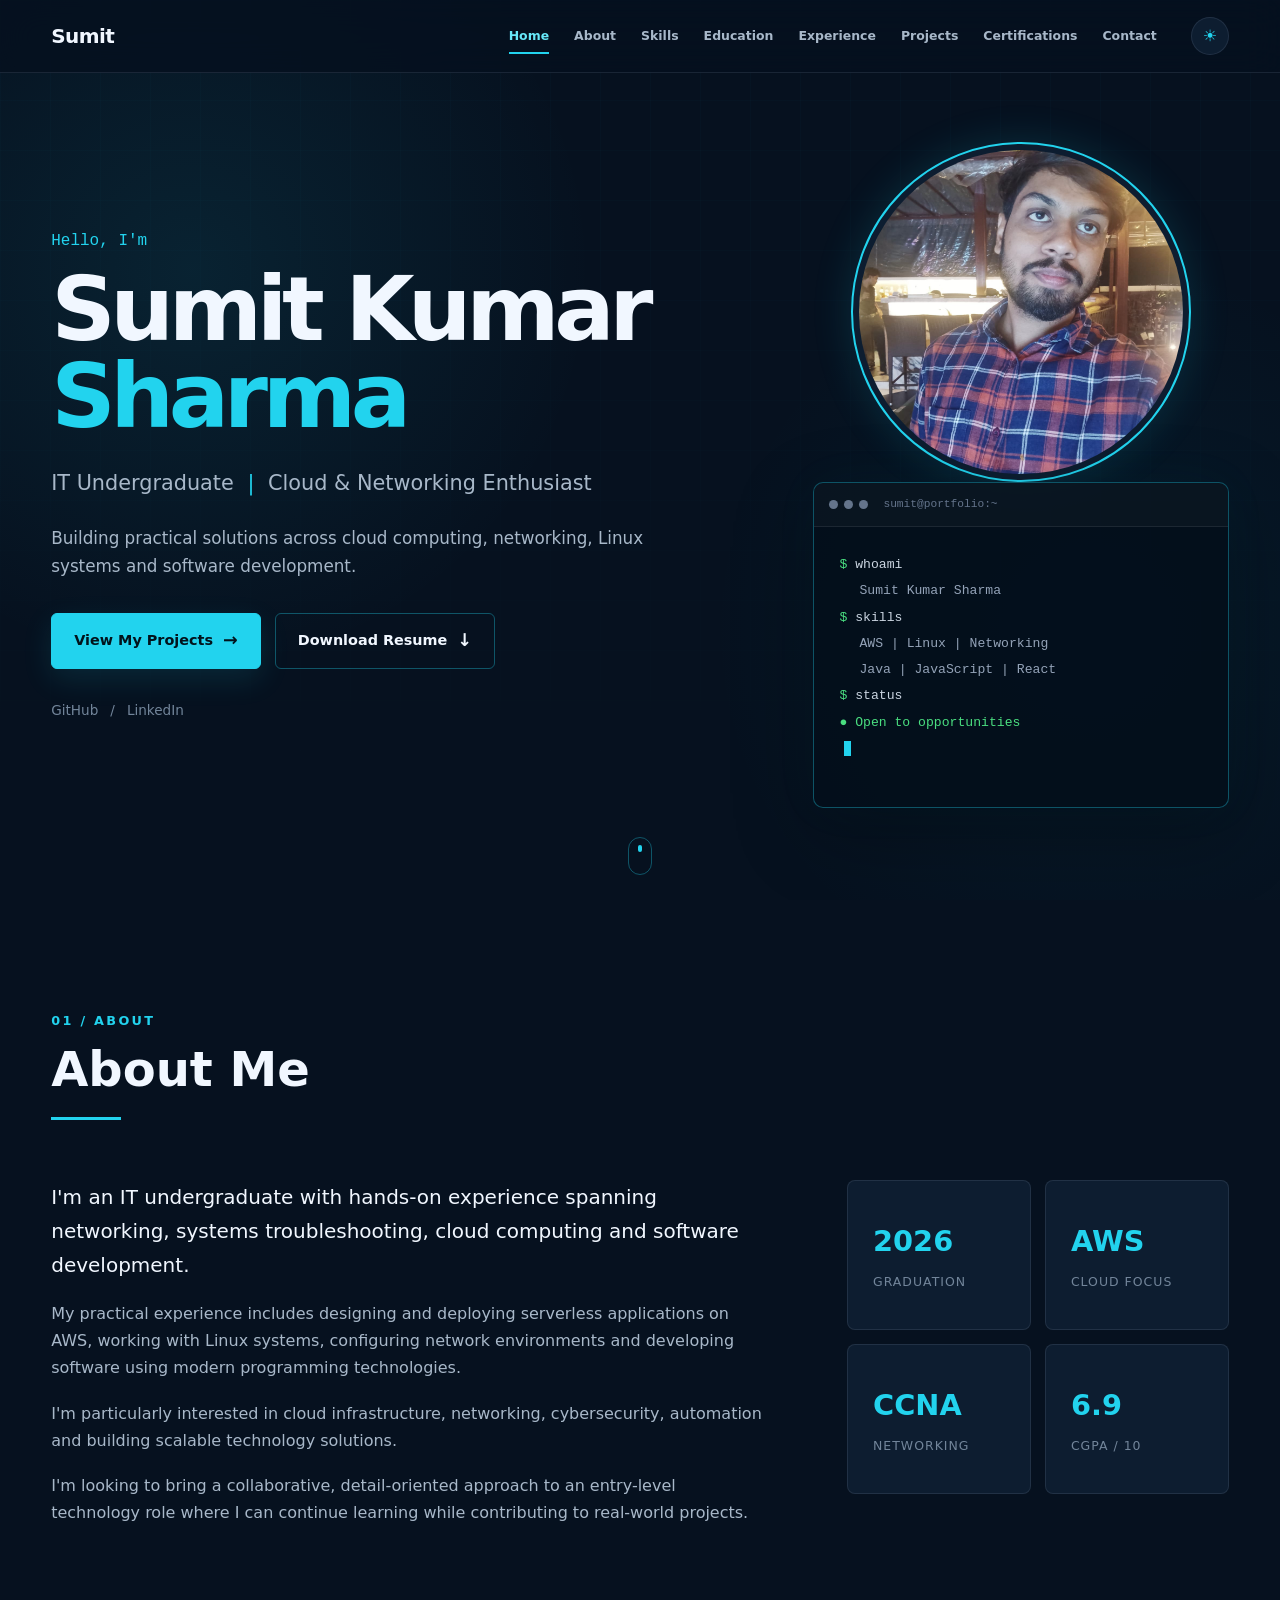
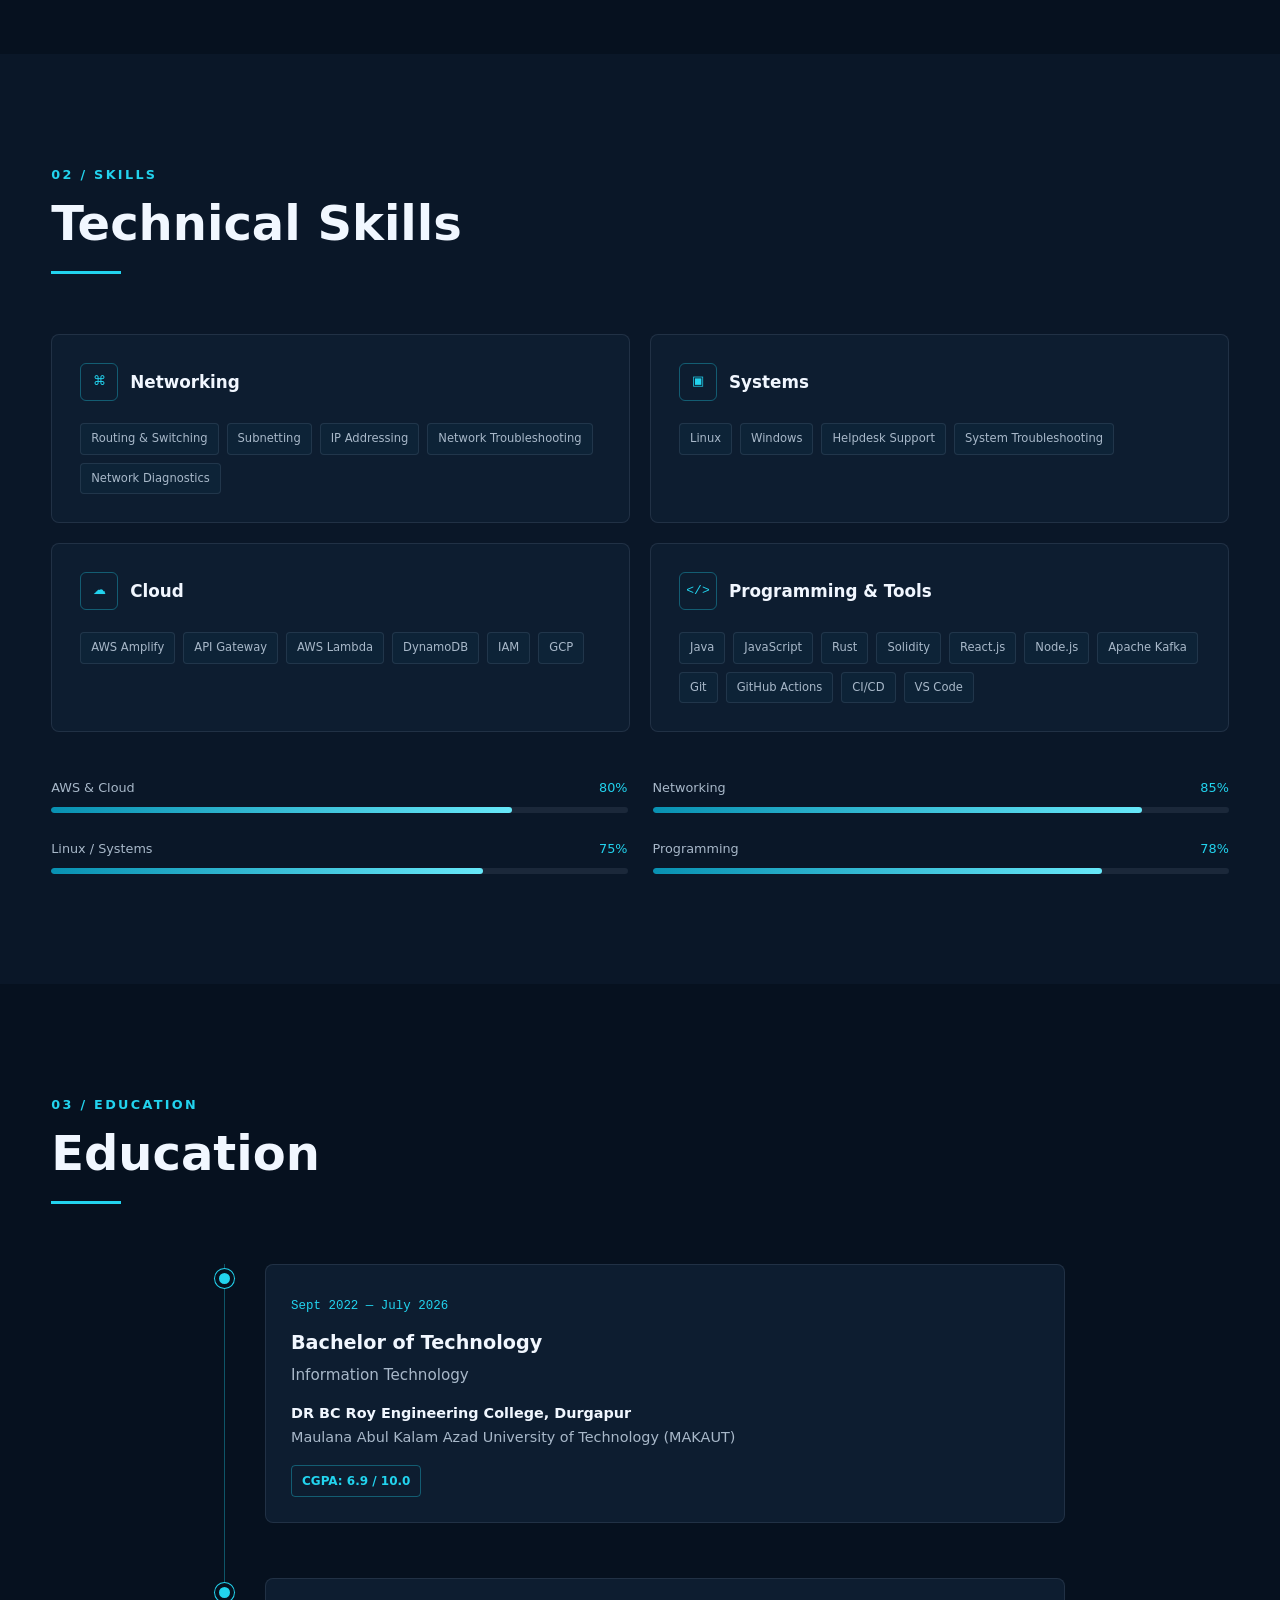
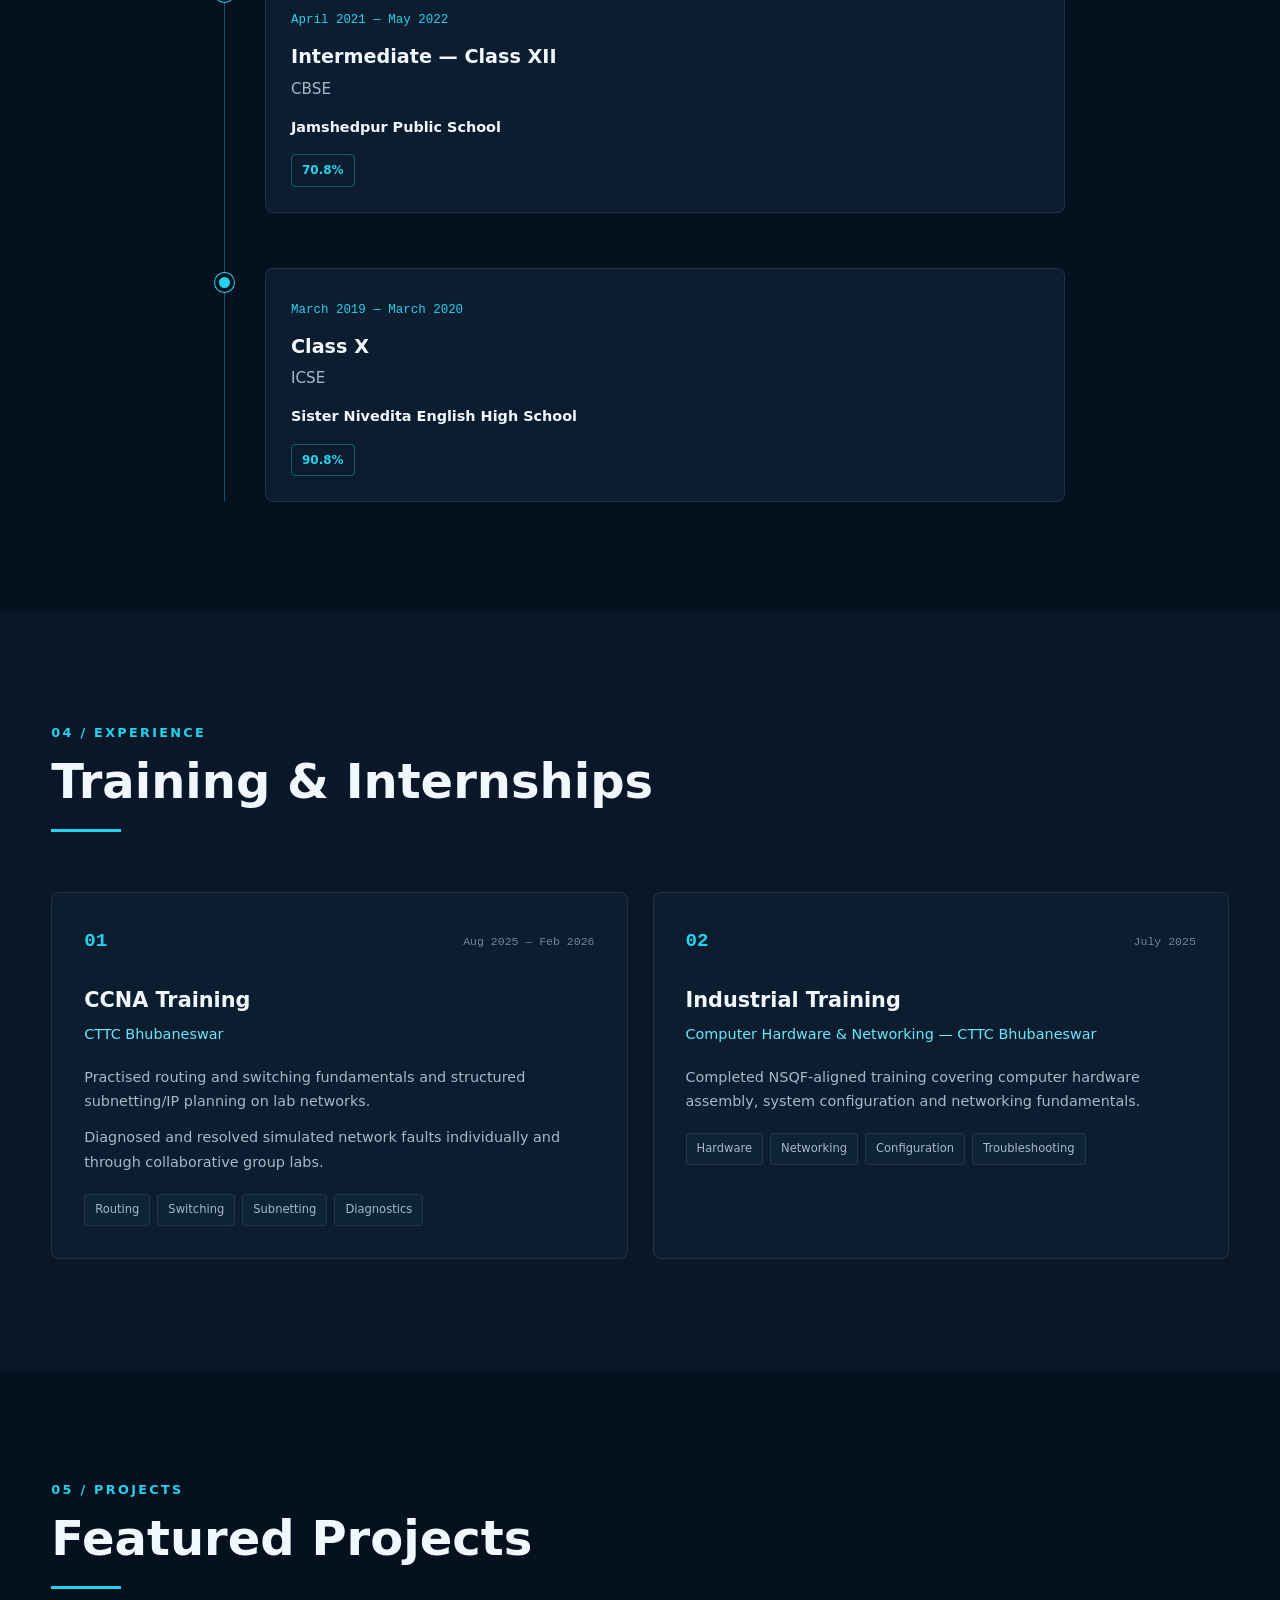
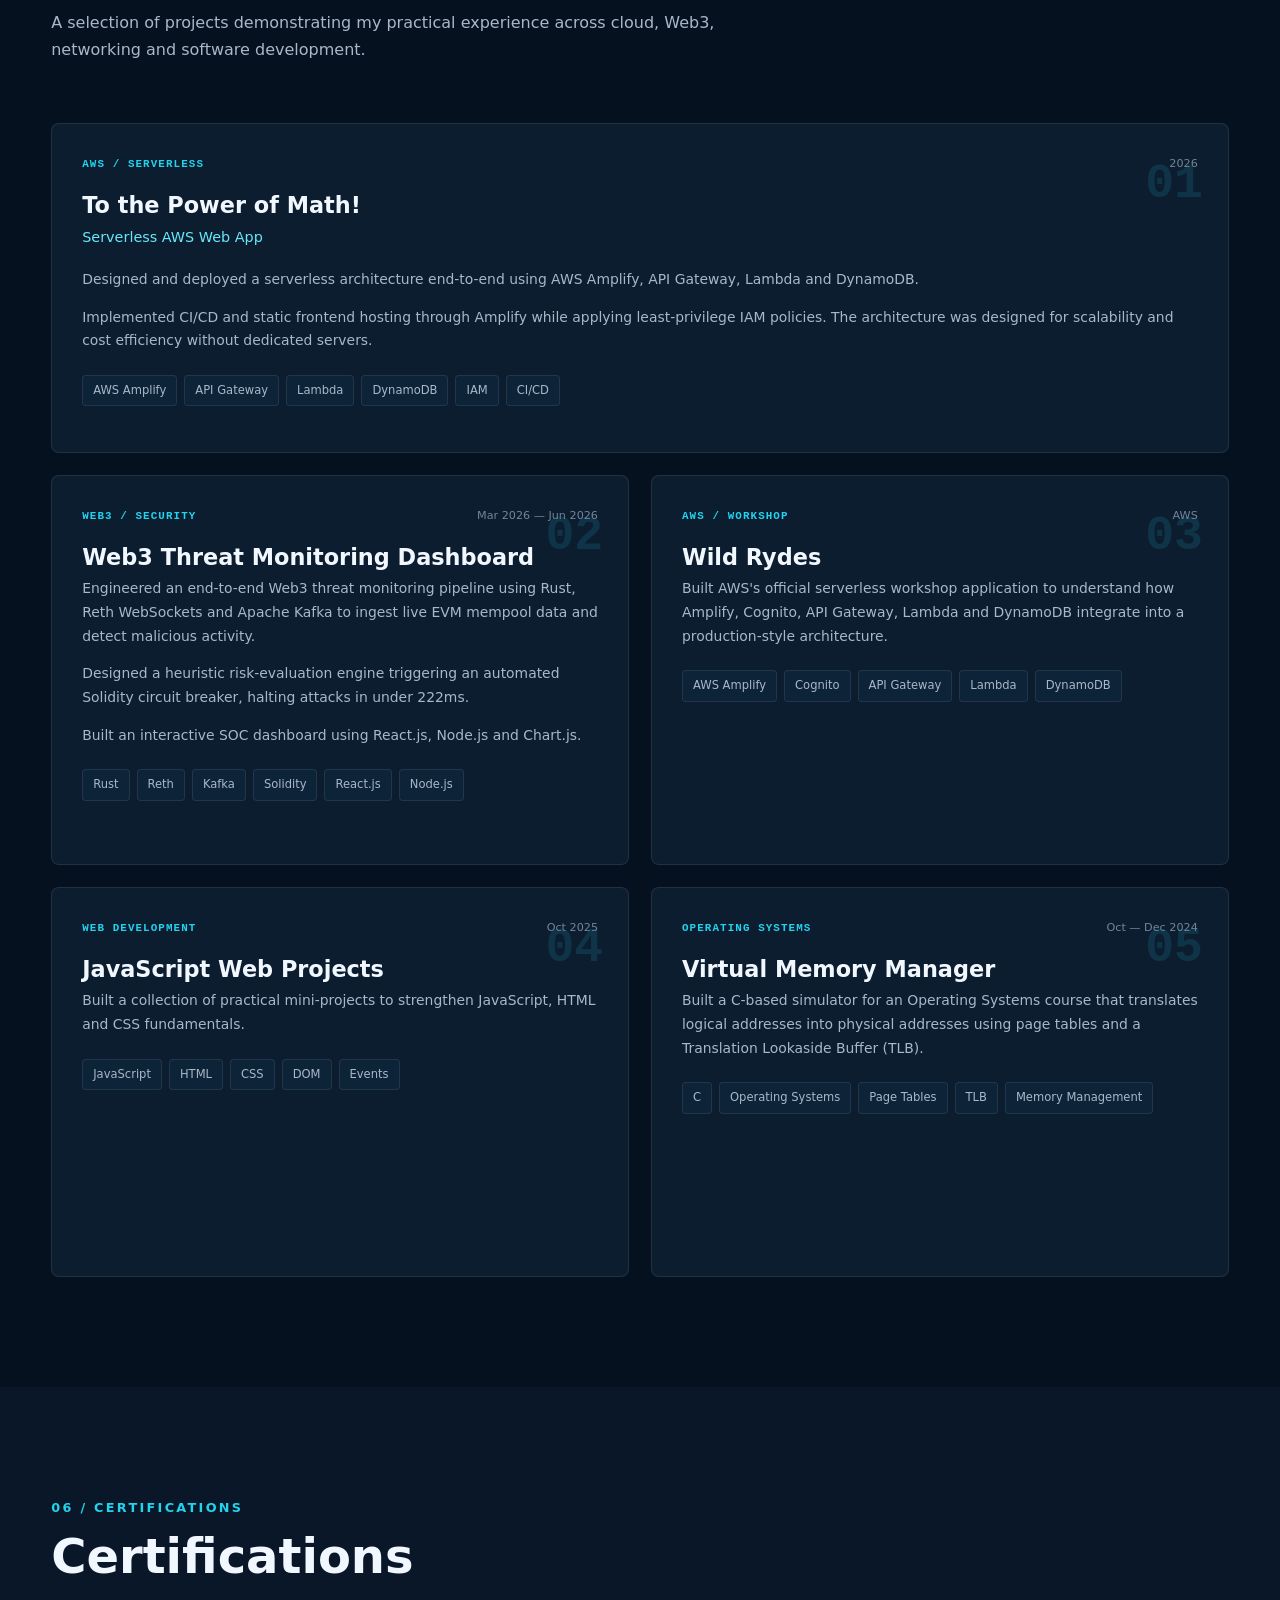
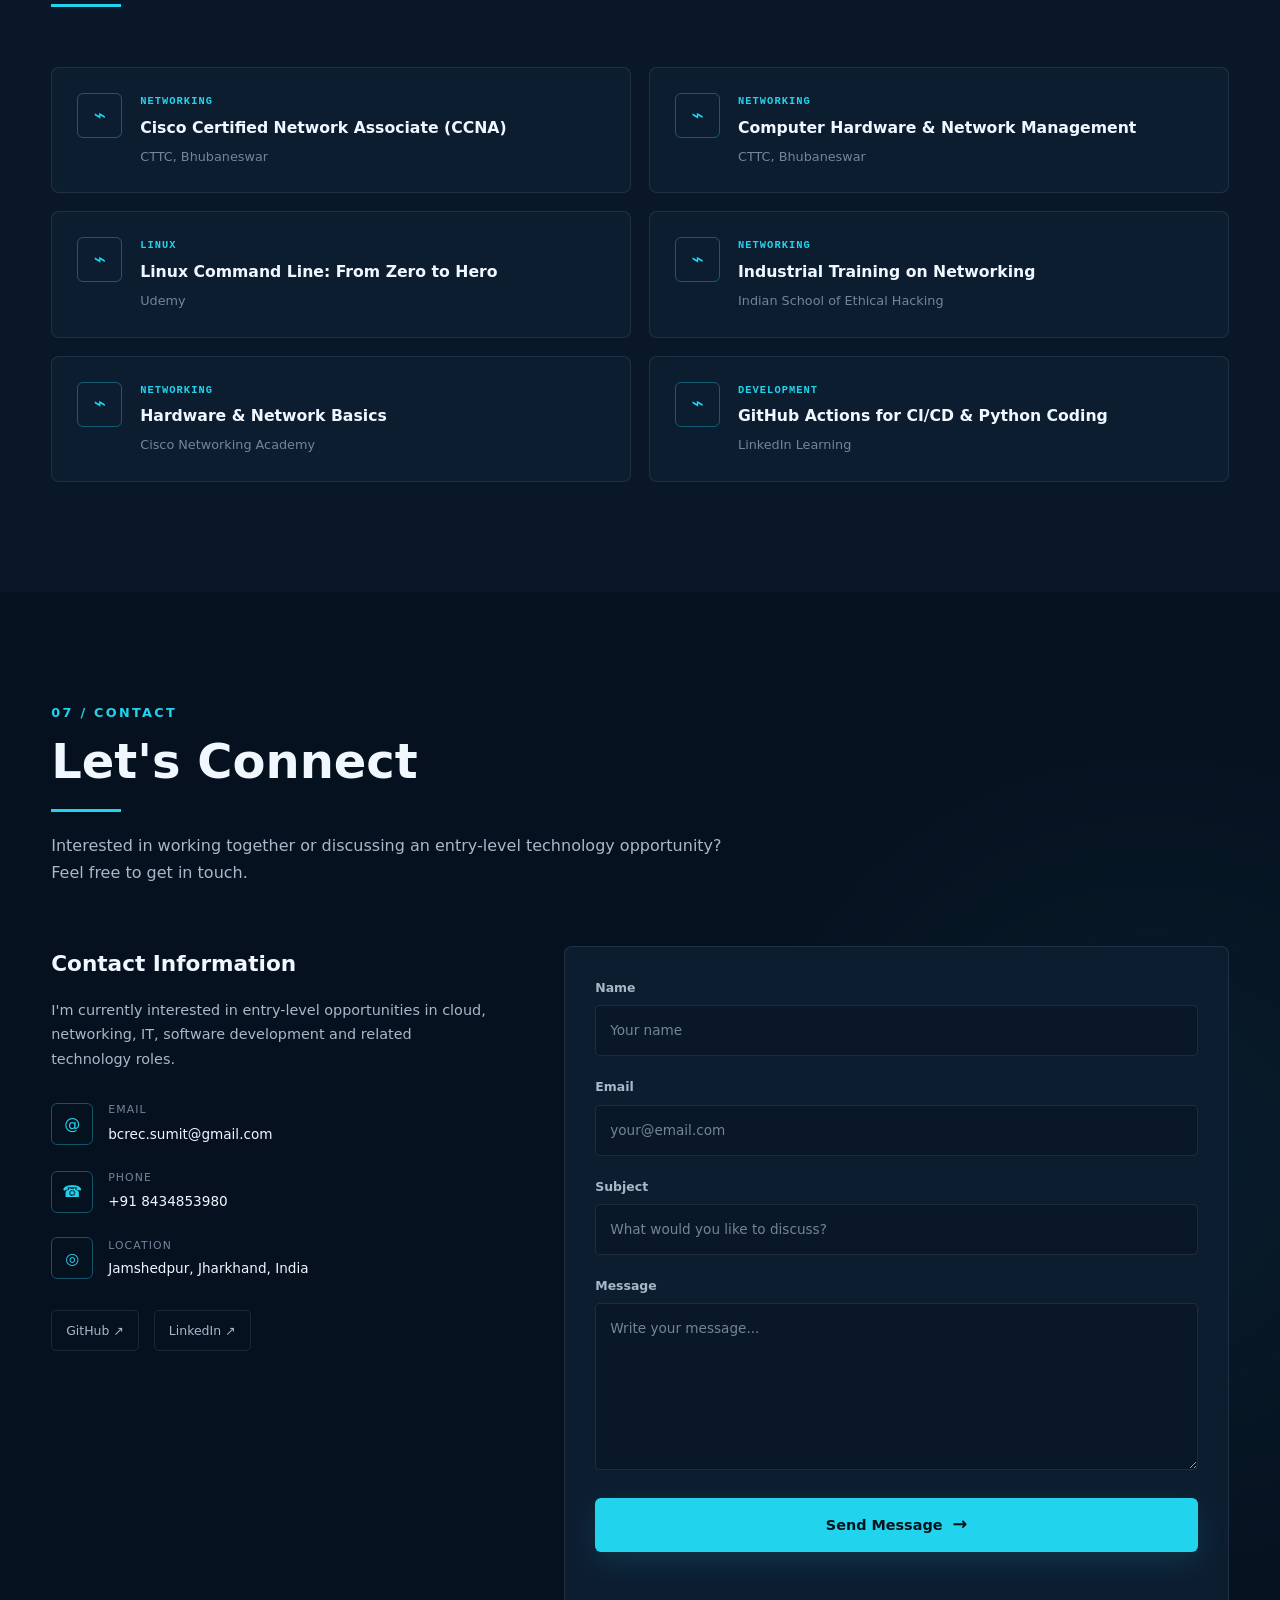
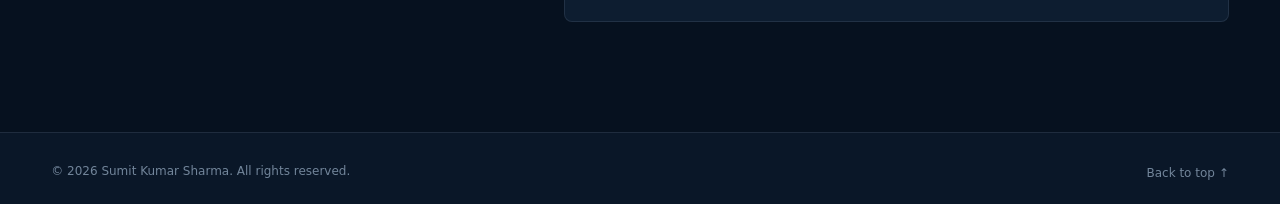
==== commit 5bd00163: "Update print statement from 'Hello' to 'Goodbye'" ====
--- a/index.html
+++ b/index.html
@@ -23,7 +23,7 @@
         <nav class="navbar container">
 
             <a href="#home" class="logo">
-                <span class="logo-bracket">&lt;</span>Sumit<span class="logo-bracket">/&gt;</span>
+                <span class="logo-bracket"></span>Sumit<span class="logo-bracket"></span>
             </a>
 
             <button
@@ -1321,4 +1321,4 @@
     <script src="script.js"></script>
 
 </body>
-</html>+</html>
